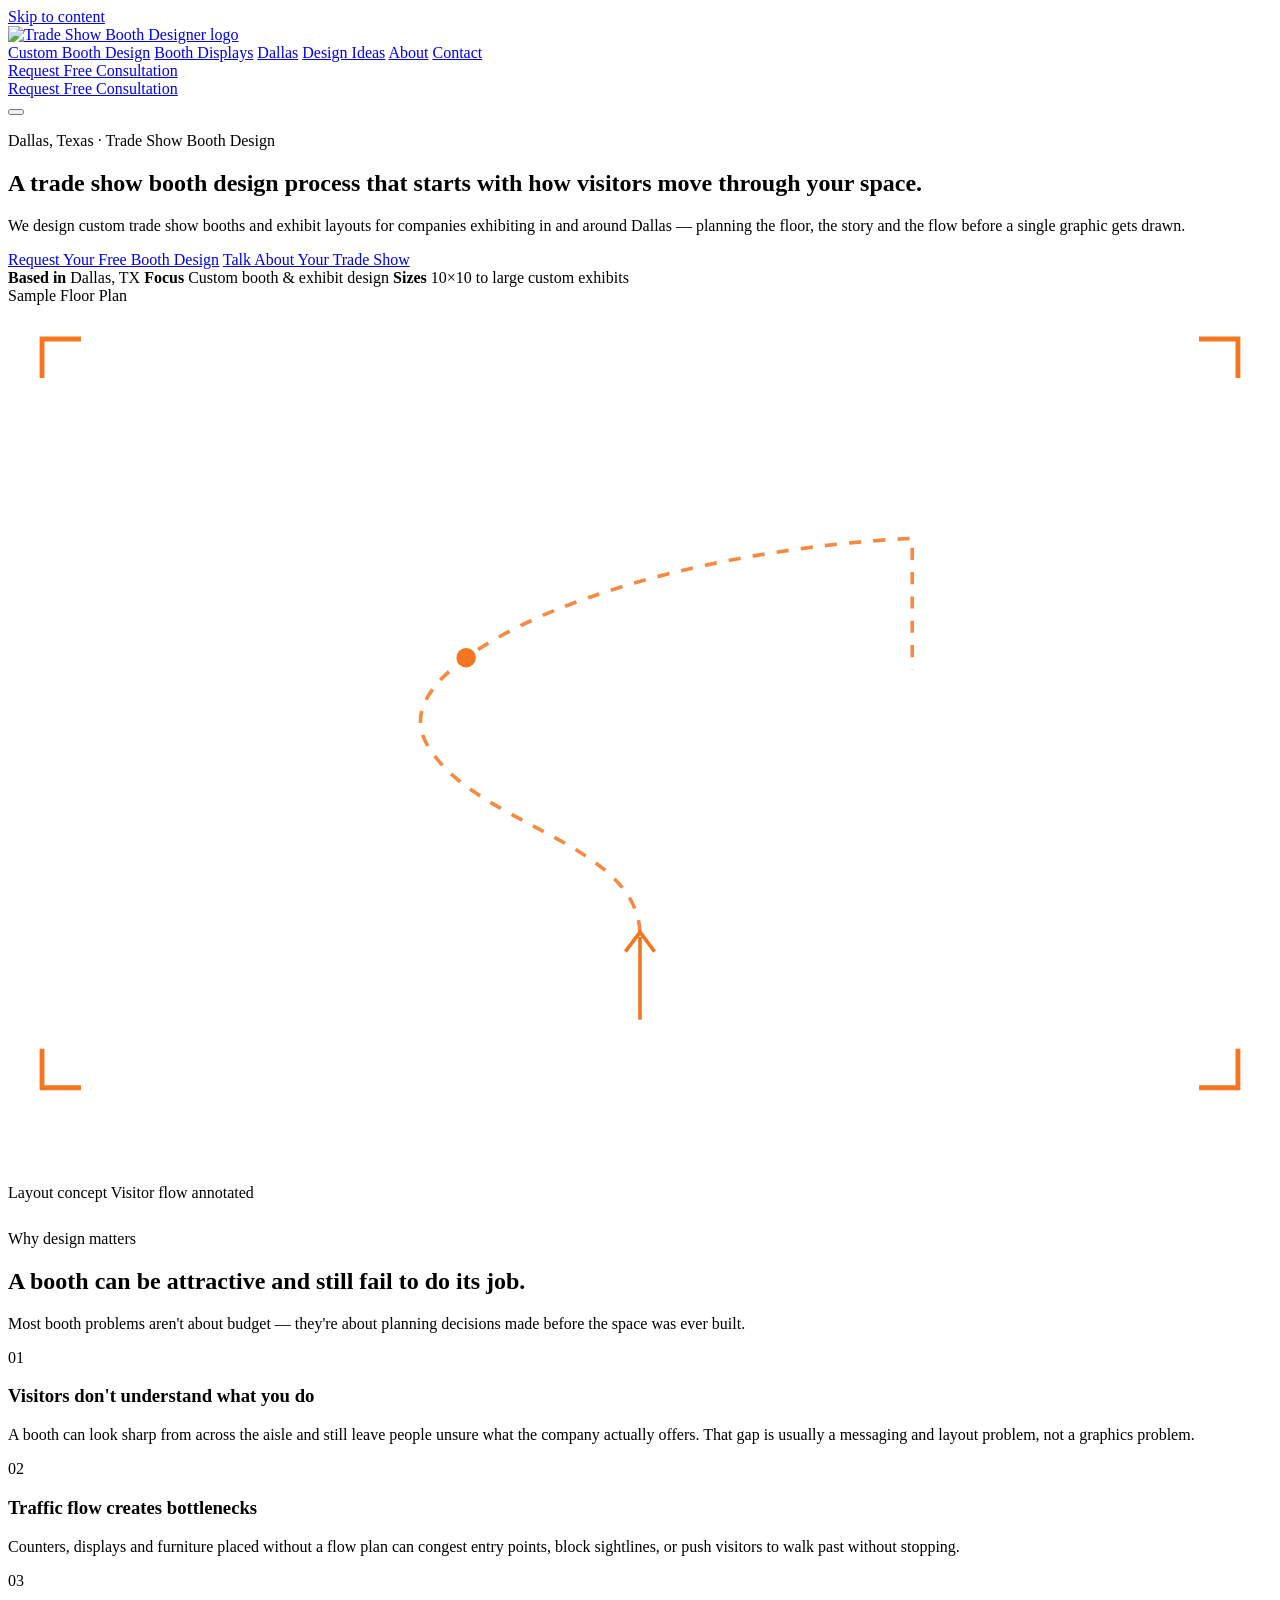
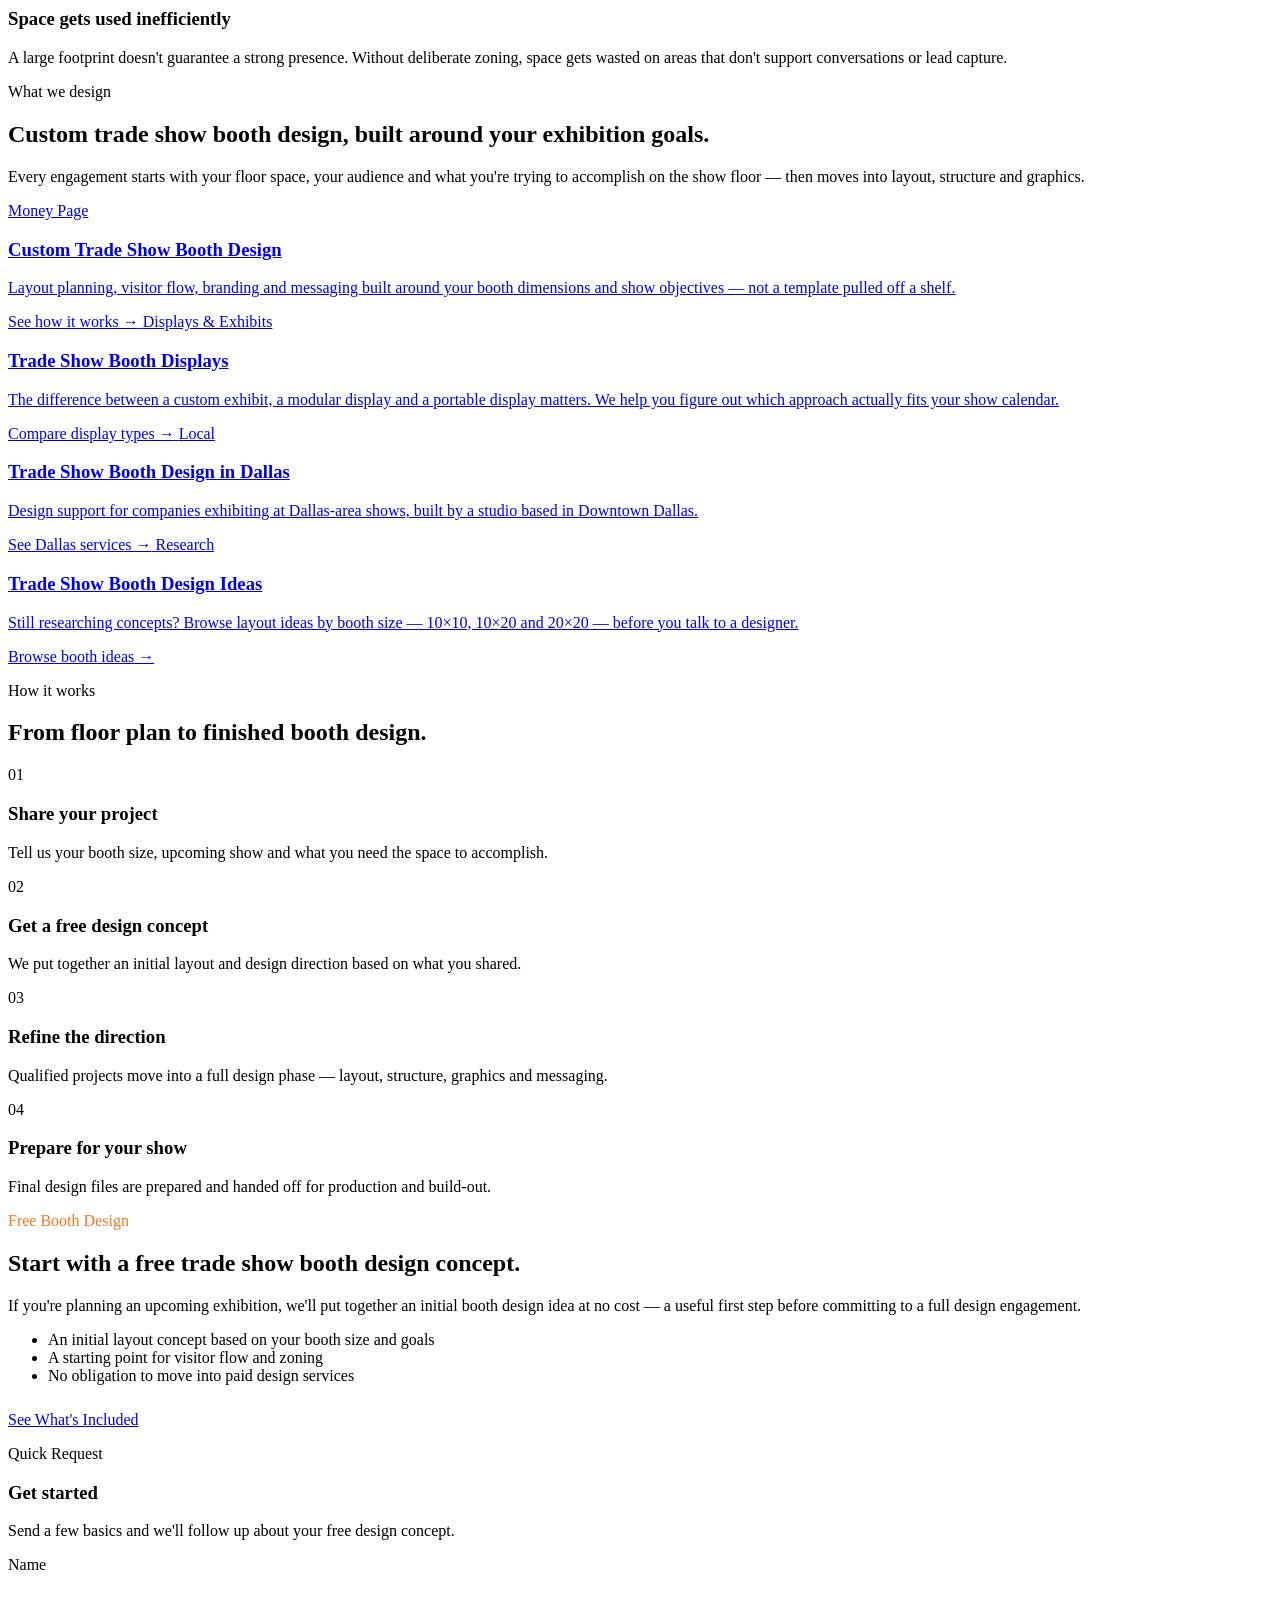
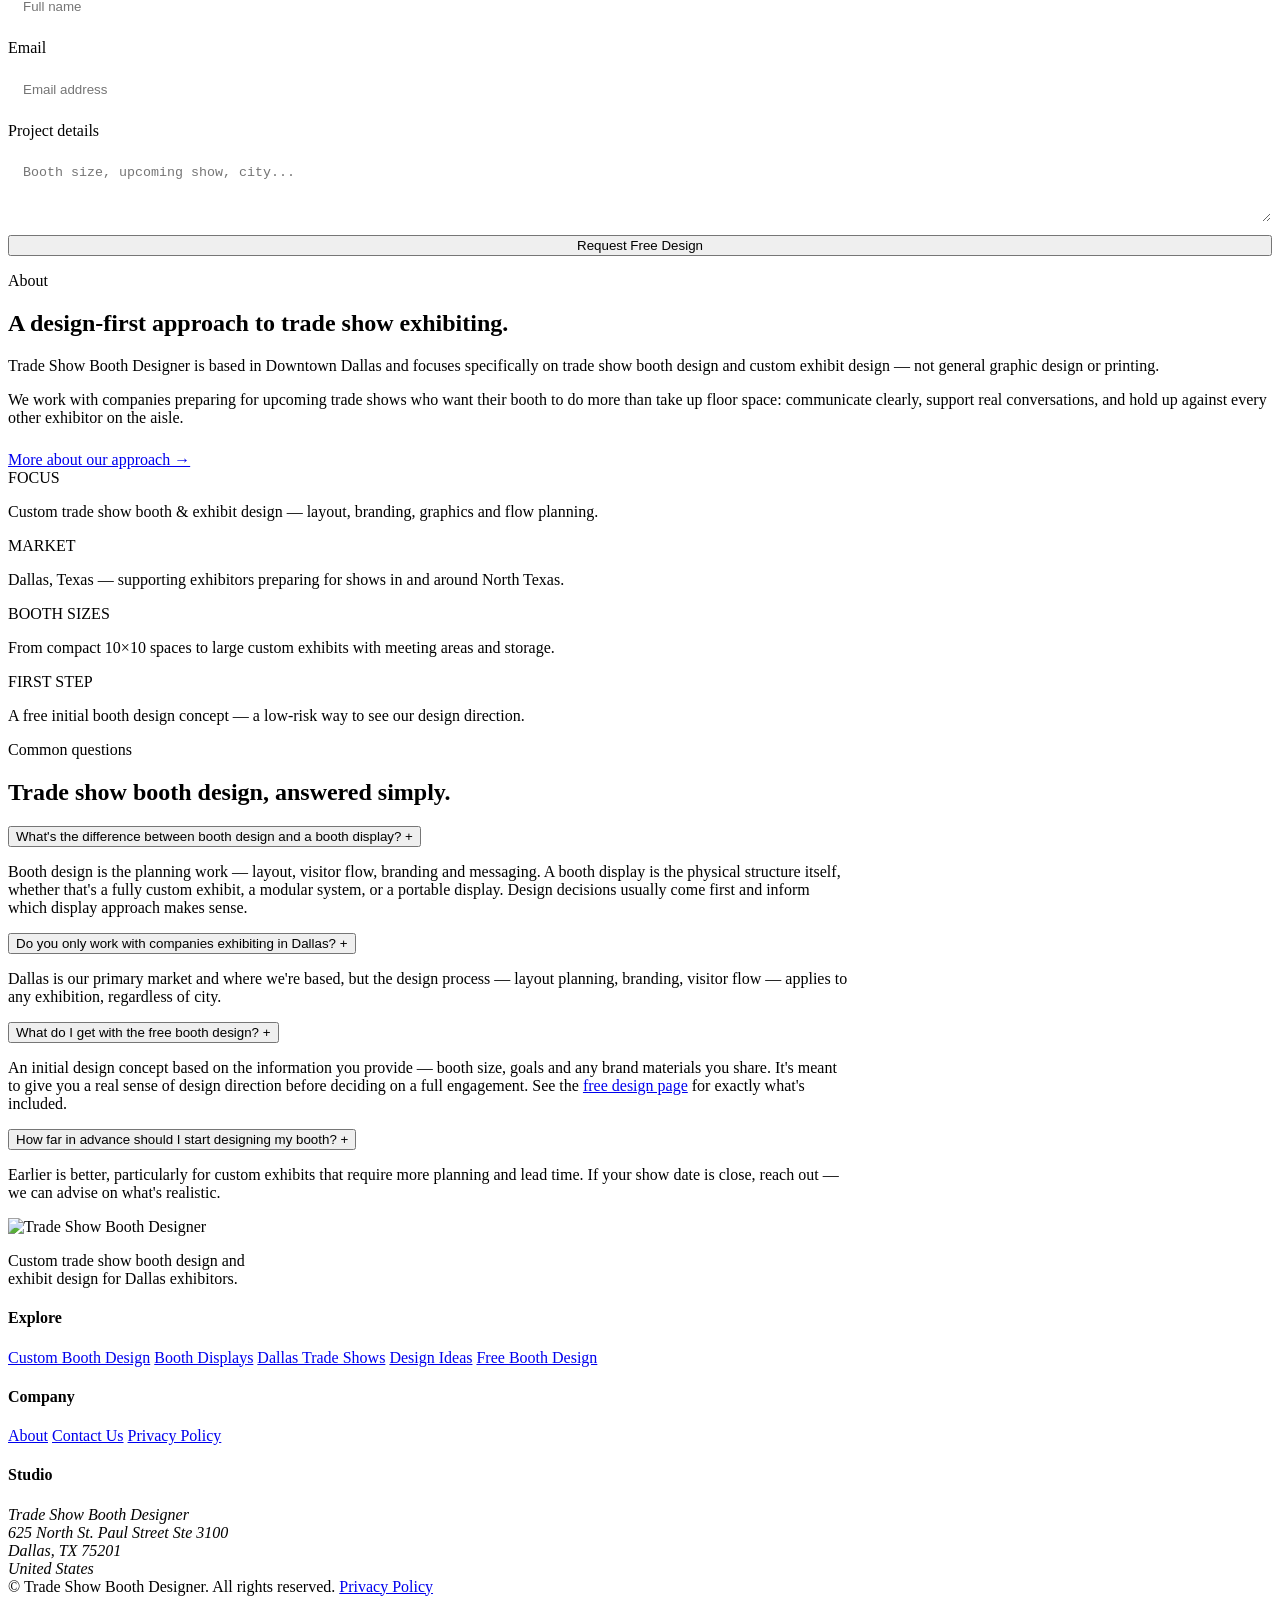
==== index.html @ 0caf04a6 "Add files via upload" ====
<!DOCTYPE html>
<html lang="en">
<head>
<meta charset="UTF-8">
<meta name="viewport" content="width=device-width, initial-scale=1.0">

<!-- Google tag (gtag.js) -->
<script async src="https://www.googletagmanager.com/gtag/js?id=G-KVHQL084YX"></script>
<script>
  window.dataLayer = window.dataLayer || [];
  function gtag(){dataLayer.push(arguments);}
  gtag('js', new Date());
  gtag('config', 'G-KVHQL084YX');
</script>
<title>Trade Show Booth Designer | Custom Booth Design Studio, Dallas TX</title>
<meta name="description" content="Custom trade show booth design and exhibit design from a Dallas, TX studio. Get a free initial booth design concept built around your floor space and goals.">
<link rel="canonical" href="https://tradeshowboothdesigner.com/">

<!-- Open Graph -->
<meta property="og:type" content="website">
<meta property="og:site_name" content="Trade Show Booth Designer">
<meta property="og:title" content="Trade Show Booth Designer | Custom Booth Design Studio, Dallas TX">
<meta property="og:description" content="Custom trade show booth design and exhibit design from a Dallas, TX studio. Get a free initial booth design concept built around your floor space and goals.">
<meta property="og:url" content="https://tradeshowboothdesigner.com/">
<meta property="og:image" content="https://tradeshowboothdesigner.com/assets/images/logo-transparent.png">
<meta name="twitter:card" content="summary_large_image">

<!-- Favicons -->
<link rel="icon" href="assets/images/favicon.ico" sizes="any">
<link rel="icon" type="image/png" sizes="32x32" href="assets/images/favicon-32.png">
<link rel="icon" type="image/png" sizes="192x192" href="assets/images/favicon-192.png">
<link rel="apple-touch-icon" href="assets/images/apple-touch-icon.png">

<!-- Fonts -->
<link rel="preconnect" href="https://fonts.googleapis.com">
<link rel="preconnect" href="https://fonts.gstatic.com" crossorigin>
<link href="https://fonts.googleapis.com/css2?family=Space+Grotesk:wght@500;600;700&family=Inter:wght@400;500;600;700&family=IBM+Plex+Mono:wght@400;500&display=swap" rel="stylesheet">

<link rel="stylesheet" href="assets/css/style.css">

<script type="application/ld+json">
{
  "@context": "https://schema.org",
  "@type": "ProfessionalService",
  "name": "Trade Show Booth Designer",
  "url": "https://tradeshowboothdesigner.com/",
  "logo": "https://tradeshowboothdesigner.com/assets/images/logo-transparent.png",
  "image": "https://tradeshowboothdesigner.com/assets/images/logo-transparent.png",
  "description": "Custom trade show booth design and exhibit design services for exhibitors in Dallas, Texas.",
  "address": {
    "@type": "PostalAddress",
    "streetAddress": "625 North St. Paul Street Ste 3100",
    "addressLocality": "Dallas",
    "addressRegion": "TX",
    "postalCode": "75201",
    "addressCountry": "US"
  },
  "areaServed": {
    "@type": "City",
    "name": "Dallas"
  }
}
</script>
</head>
<body>
<a class="skip-link" href="#main">Skip to content</a>

<!-- ===================== HEADER ===================== -->
<header class="site-header">
  <div class="container nav-wrap">
    <a href="index.html" class="brand" aria-label="Trade Show Booth Designer — home">
      <img src="assets/images/logo-transparent.png" alt="Trade Show Booth Designer logo" width="140" height="auto" style="height:38px;width:auto;">
    </a>

    <nav class="nav-links" id="navLinks" aria-label="Primary">
      <a href="custom-trade-show-booth-design.html">Custom Booth Design</a>
      <a href="trade-show-booth-displays.html">Booth Displays</a>
      <a href="trade-show-booth-design-dallas.html">Dallas</a>
      <a href="trade-show-booth-design-ideas.html">Design Ideas</a>
      <a href="about.html">About</a>
      <a href="contactus.html">Contact</a>
      <div class="nav-cta-mobile">
        <a href="free-trade-show-booth-design.html" class="btn btn-primary btn-block">Request Free Consultation</a>
      </div>
    </nav>

    <div class="nav-cta">
      <a href="free-trade-show-booth-design.html" class="btn btn-primary">Request Free Consultation</a>
    </div>

    <button class="nav-toggle" id="navToggle" aria-label="Toggle menu" aria-expanded="false" aria-controls="navLinks">
      <span></span>
    </button>
  </div>
</header>

<main id="main">

  <!-- ===================== HERO ===================== -->
  <section class="hero">
    <div class="container hero-grid">
      <div>
        <p class="eyebrow">Dallas, Texas · Trade Show Booth Design</p>
        <h1>A trade show booth design process that starts with how visitors move through your space.</h1>
        <p class="lead">We design custom trade show booths and exhibit layouts for companies exhibiting in and around Dallas — planning the floor, the story and the flow before a single graphic gets drawn.</p>
        <div class="hero-ctas">
          <a href="free-trade-show-booth-design.html" class="btn btn-primary">Request Your Free Booth Design</a>
          <a href="contactus.html" class="btn btn-outline">Talk About Your Trade Show</a>
        </div>
        <div class="hero-meta">
          <span><strong>Based in</strong> Dallas, TX</span>
          <span><strong>Focus</strong> Custom booth &amp; exhibit design</span>
          <span><strong>Sizes</strong> 10×10 to large custom exhibits</span>
        </div>
      </div>

      <div class="blueprint-wrap reveal">
        <div class="blueprint-frame">
          <span class="blueprint-tag">Sample Floor Plan</span>
          <svg viewBox="0 0 520 360" xmlns="http://www.w3.org/2000/svg" role="img" aria-label="Illustrative trade show booth floor plan showing product display, meeting area, reception and storage zones with a visitor flow path">
            <!-- corner crop marks -->
            <g stroke="#F47621" stroke-width="2">
              <path d="M14,30 V14 H30" fill="none"/>
              <path d="M490,14 H506 V30" fill="none"/>
              <path d="M506,306 V322 H490" fill="none"/>
              <path d="M30,322 H14 V306" fill="none"/>
            </g>
            <!-- boundary -->
            <rect x="24" y="24" width="472" height="270" rx="3" fill="none" stroke="rgba(255,255,255,.32)" stroke-dasharray="3 4"/>

            <!-- zones -->
            <rect x="44" y="44" width="210" height="130" fill="rgba(255,255,255,.05)" stroke="rgba(255,255,255,.35)"/>
            <text x="54" y="62" font-family="IBM Plex Mono, monospace" font-size="9" letter-spacing="1" fill="rgba(255,255,255,.6)">PRODUCT DISPLAY</text>

            <rect x="276" y="44" width="196" height="68" fill="rgba(255,255,255,.05)" stroke="rgba(255,255,255,.35)"/>
            <text x="286" y="62" font-family="IBM Plex Mono, monospace" font-size="9" letter-spacing="1" fill="rgba(255,255,255,.6)">MEETING AREA</text>

            <rect x="276" y="126" width="196" height="48" fill="rgba(255,255,255,.05)" stroke="rgba(255,255,255,.35)"/>
            <text x="286" y="144" font-family="IBM Plex Mono, monospace" font-size="9" letter-spacing="1" fill="rgba(255,255,255,.6)">RECEPTION</text>

            <rect x="44" y="188" width="96" height="86" fill="rgba(255,255,255,.05)" stroke="rgba(255,255,255,.35)"/>
            <text x="54" y="206" font-family="IBM Plex Mono, monospace" font-size="9" letter-spacing="1" fill="rgba(255,255,255,.6)">STORAGE</text>

            <!-- entry arrow -->
            <line x1="260" y1="294" x2="260" y2="260" stroke="#F47621" stroke-width="1.5"/>
            <path d="M254,266 L260,258 L266,266" fill="none" stroke="#F47621" stroke-width="1.5"/>
            <text x="228" y="308" font-family="IBM Plex Mono, monospace" font-size="9" letter-spacing="1" fill="rgba(255,255,255,.5)">ENTRY / AISLE</text>

            <!-- visitor flow path -->
            <path id="flowPath" d="M260,258 C258,220 190,214 172,180 C158,155 210,130 240,120 C280,106 330,98 372,96 L372,150" fill="none" stroke="#F47621" stroke-width="1.5" stroke-dasharray="5 5" opacity=".85"/>
            <circle r="4" fill="#F47621">
              <animateMotion dur="6s" repeatCount="indefinite">
                <mpath href="#flowPath"/>
              </animateMotion>
            </circle>

            <!-- dimension line -->
            <line x1="44" y1="316" x2="472" y2="316" stroke="rgba(255,255,255,.4)" stroke-width="1"/>
            <line x1="44" y1="311" x2="44" y2="321" stroke="rgba(255,255,255,.4)" stroke-width="1"/>
            <line x1="472" y1="311" x2="472" y2="321" stroke="rgba(255,255,255,.4)" stroke-width="1"/>
            <text x="258" y="340" text-anchor="middle" font-family="IBM Plex Mono, monospace" font-size="9" letter-spacing="1" fill="rgba(255,255,255,.5)">40&#39; × 27&#39; FOOTPRINT — ILLUSTRATIVE</text>
          </svg>
          <div class="blueprint-caption">
            <span>Layout concept</span>
            <span>Visitor flow annotated</span>
          </div>
        </div>
      </div>
    </div>
  </section>

  <!-- ===================== PAIN POINTS ===================== -->
  <section class="section" style="padding-top:12px;">
    <div class="container">
      <div class="section-head reveal">
        <p class="eyebrow">Why design matters</p>
        <h2>A booth can be attractive and still fail to do its job.</h2>
        <p class="lead">Most booth problems aren't about budget — they're about planning decisions made before the space was ever built.</p>
      </div>

      <div class="pain-grid reveal">
        <div class="pain-card">
          <span class="pain-num">01</span>
          <h3>Visitors don't understand what you do</h3>
          <p>A booth can look sharp from across the aisle and still leave people unsure what the company actually offers. That gap is usually a messaging and layout problem, not a graphics problem.</p>
        </div>
        <div class="pain-card">
          <span class="pain-num">02</span>
          <h3>Traffic flow creates bottlenecks</h3>
          <p>Counters, displays and furniture placed without a flow plan can congest entry points, block sightlines, or push visitors to walk past without stopping.</p>
        </div>
        <div class="pain-card">
          <span class="pain-num">03</span>
          <h3>Space gets used inefficiently</h3>
          <p>A large footprint doesn't guarantee a strong presence. Without deliberate zoning, space gets wasted on areas that don't support conversations or lead capture.</p>
        </div>
      </div>
    </div>
  </section>

  <!-- ===================== SERVICES / MONEY PAGES ===================== -->
  <section class="section section-alt">
    <div class="container">
      <div class="section-head reveal">
        <p class="eyebrow">What we design</p>
        <h2>Custom trade show booth design, built around your exhibition goals.</h2>
        <p class="lead">Every engagement starts with your floor space, your audience and what you're trying to accomplish on the show floor — then moves into layout, structure and graphics.</p>
      </div>

      <div class="service-grid reveal">
        <a href="custom-trade-show-booth-design.html" class="service-card">
          <span class="tag">Money Page</span>
          <h3>Custom Trade Show Booth Design</h3>
          <p>Layout planning, visitor flow, branding and messaging built around your booth dimensions and show objectives — not a template pulled off a shelf.</p>
          <span class="card-link">See how it works →</span>
        </a>

        <a href="trade-show-booth-displays.html" class="service-card">
          <span class="tag">Displays &amp; Exhibits</span>
          <h3>Trade Show Booth Displays</h3>
          <p>The difference between a custom exhibit, a modular display and a portable display matters. We help you figure out which approach actually fits your show calendar.</p>
          <span class="card-link">Compare display types →</span>
        </a>

        <a href="trade-show-booth-design-dallas.html" class="service-card">
          <span class="tag">Local</span>
          <h3>Trade Show Booth Design in Dallas</h3>
          <p>Design support for companies exhibiting at Dallas-area shows, built by a studio based in Downtown Dallas.</p>
          <span class="card-link">See Dallas services →</span>
        </a>

        <a href="trade-show-booth-design-ideas.html" class="service-card">
          <span class="tag">Research</span>
          <h3>Trade Show Booth Design Ideas</h3>
          <p>Still researching concepts? Browse layout ideas by booth size — 10×10, 10×20 and 20×20 — before you talk to a designer.</p>
          <span class="card-link">Browse booth ideas →</span>
        </a>
      </div>
    </div>
  </section>

  <!-- ===================== PROCESS ===================== -->
  <section class="section">
    <div class="container">
      <div class="section-head reveal">
        <p class="eyebrow">How it works</p>
        <h2>From floor plan to finished booth design.</h2>
      </div>

      <div class="process-list reveal">
        <div class="process-item">
          <span class="num">01</span>
          <h3>Share your project</h3>
          <p>Tell us your booth size, upcoming show and what you need the space to accomplish.</p>
        </div>
        <div class="process-item">
          <span class="num">02</span>
          <h3>Get a free design concept</h3>
          <p>We put together an initial layout and design direction based on what you shared.</p>
        </div>
        <div class="process-item">
          <span class="num">03</span>
          <h3>Refine the direction</h3>
          <p>Qualified projects move into a full design phase — layout, structure, graphics and messaging.</p>
        </div>
        <div class="process-item">
          <span class="num">04</span>
          <h3>Prepare for your show</h3>
          <p>Final design files are prepared and handed off for production and build-out.</p>
        </div>
      </div>
    </div>
  </section>

  <!-- ===================== FREE DESIGN PROMO ===================== -->
  <section class="section section-alt">
    <div class="container">
      <div class="promo-band reveal">
        <div class="promo-grid">
          <div>
            <p class="eyebrow" style="color:#F47621;">Free Booth Design</p>
            <h2>Start with a free trade show booth design concept.</h2>
            <p>If you're planning an upcoming exhibition, we'll put together an initial booth design idea at no cost — a useful first step before committing to a full design engagement.</p>
            <ul class="promo-list">
              <li>An initial layout concept based on your booth size and goals</li>
              <li>A starting point for visitor flow and zoning</li>
              <li>No obligation to move into paid design services</li>
            </ul>
            <div style="margin-top:26px;">
              <a href="free-trade-show-booth-design.html" class="btn btn-primary">See What's Included</a>
            </div>
          </div>

          <div class="promo-card">
            <p class="eyebrow">Quick Request</p>
            <h3>Get started</h3>
            <p>Send a few basics and we'll follow up about your free design concept.</p>
            <form id="quickLeadForm" data-web3form action="https://api.web3forms.com/submit" method="POST" style="margin-top:16px;display:flex;flex-direction:column;gap:12px;">
              <input type="hidden" name="access_key" value="cb4df540-10f8-446e-8faf-48dbd0aec3d0">
              <input type="hidden" name="subject" value="New Free Booth Design Request — Homepage">
              <input type="checkbox" name="botcheck" style="display:none" tabindex="-1" autocomplete="off">

              <label class="visually-hidden" for="hp-name">Name</label>
              <input id="hp-name" type="text" name="name" placeholder="Full name" required
                style="padding:12px 14px;border-radius:5px;border:1px solid rgba(255,255,255,.2);background:rgba(255,255,255,.06);color:#fff;">

              <label class="visually-hidden" for="hp-email">Email</label>
              <input id="hp-email" type="email" name="email" placeholder="Email address" required
                style="padding:12px 14px;border-radius:5px;border:1px solid rgba(255,255,255,.2);background:rgba(255,255,255,.06);color:#fff;">

              <label class="visually-hidden" for="hp-message">Project details</label>
              <textarea id="hp-message" name="message" placeholder="Booth size, upcoming show, city..." rows="3" required
                style="padding:12px 14px;border-radius:5px;border:1px solid rgba(255,255,255,.2);background:rgba(255,255,255,.06);color:#fff;resize:vertical;"></textarea>

              <button type="submit" class="btn btn-primary btn-block">Request Free Design</button>
            </form>
          </div>
        </div>
      </div>
    </div>
  </section>

  <!-- ===================== ABOUT / FACTS ===================== -->
  <section class="section">
    <div class="container">
      <div class="about-grid reveal">
        <div>
          <p class="eyebrow">About</p>
          <h2>A design-first approach to trade show exhibiting.</h2>
          <p class="lead">Trade Show Booth Designer is based in Downtown Dallas and focuses specifically on trade show booth design and custom exhibit design — not general graphic design or printing.</p>
          <p>We work with companies preparing for upcoming trade shows who want their booth to do more than take up floor space: communicate clearly, support real conversations, and hold up against every other exhibitor on the aisle.</p>
          <a href="about.html" class="btn-ghost" style="margin-top:8px;display:inline-block;">More about our approach →</a>
        </div>

        <div>
          <div class="fact-list">
            <div class="fact-item">
              <span class="fact-num">FOCUS</span>
              <p>Custom trade show booth &amp; exhibit design — layout, branding, graphics and flow planning.</p>
            </div>
            <div class="fact-item">
              <span class="fact-num">MARKET</span>
              <p>Dallas, Texas — supporting exhibitors preparing for shows in and around North Texas.</p>
            </div>
            <div class="fact-item">
              <span class="fact-num">BOOTH SIZES</span>
              <p>From compact 10×10 spaces to large custom exhibits with meeting areas and storage.</p>
            </div>
            <div class="fact-item">
              <span class="fact-num">FIRST STEP</span>
              <p>A free initial booth design concept — a low-risk way to see our design direction.</p>
            </div>
          </div>
        </div>
      </div>
    </div>
  </section>

  <!-- ===================== FAQ ===================== -->
  <section class="section section-alt">
    <div class="container" style="max-width:840px;">
      <div class="section-head reveal">
        <p class="eyebrow">Common questions</p>
        <h2>Trade show booth design, answered simply.</h2>
      </div>

      <div class="reveal">
        <div class="faq-item">
          <button class="faq-q" aria-expanded="false">
            What's the difference between booth design and a booth display?
            <span class="plus">+</span>
          </button>
          <div class="faq-a"><p>Booth design is the planning work — layout, visitor flow, branding and messaging. A booth display is the physical structure itself, whether that's a fully custom exhibit, a modular system, or a portable display. Design decisions usually come first and inform which display approach makes sense.</p></div>
        </div>
        <div class="faq-item">
          <button class="faq-q" aria-expanded="false">
            Do you only work with companies exhibiting in Dallas?
            <span class="plus">+</span>
          </button>
          <div class="faq-a"><p>Dallas is our primary market and where we're based, but the design process — layout planning, branding, visitor flow — applies to any exhibition, regardless of city.</p></div>
        </div>
        <div class="faq-item">
          <button class="faq-q" aria-expanded="false">
            What do I get with the free booth design?
            <span class="plus">+</span>
          </button>
          <div class="faq-a"><p>An initial design concept based on the information you provide — booth size, goals and any brand materials you share. It's meant to give you a real sense of design direction before deciding on a full engagement. See the <a href="free-trade-show-booth-design.html" style="text-decoration:underline;">free design page</a> for exactly what's included.</p></div>
        </div>
        <div class="faq-item">
          <button class="faq-q" aria-expanded="false">
            How far in advance should I start designing my booth?
            <span class="plus">+</span>
          </button>
          <div class="faq-a"><p>Earlier is better, particularly for custom exhibits that require more planning and lead time. If your show date is close, reach out — we can advise on what's realistic.</p></div>
        </div>
      </div>
    </div>
  </section>

</main>

<!-- ===================== FOOTER ===================== -->
<footer class="site-footer">
  <div class="container">
    <div class="footer-grid">
      <div>
        <div class="footer-brand">
          <img src="assets/images/logo-white.png" alt="Trade Show Booth Designer" style="height:32px;width:auto;">
        </div>
        <p style="max-width:32ch;">Custom trade show booth design and exhibit design for Dallas exhibitors.</p>
      </div>

      <div>
        <h4>Explore</h4>
        <div class="footer-links">
          <a href="custom-trade-show-booth-design.html">Custom Booth Design</a>
          <a href="trade-show-booth-displays.html">Booth Displays</a>
          <a href="trade-show-booth-design-dallas.html">Dallas Trade Shows</a>
          <a href="trade-show-booth-design-ideas.html">Design Ideas</a>
          <a href="free-trade-show-booth-design.html">Free Booth Design</a>
        </div>
      </div>

      <div>
        <h4>Company</h4>
        <div class="footer-links">
          <a href="about.html">About</a>
          <a href="contactus.html">Contact Us</a>
          <a href="privacy-policy.html">Privacy Policy</a>
        </div>
      </div>

      <div>
        <h4>Studio</h4>
        <address class="footer-address">
          Trade Show Booth Designer<br>
          625 North St. Paul Street Ste 3100<br>
          Dallas, TX 75201<br>
          United States
        </address>
      </div>
    </div>

    <div class="footer-bottom">
      <span>&copy; <span id="year"></span> Trade Show Booth Designer. All rights reserved.</span>
      <span><a href="privacy-policy.html">Privacy Policy</a></span>
    </div>
  </div>
</footer>

<script src="assets/js/main.js"></script>
</body>
</html>
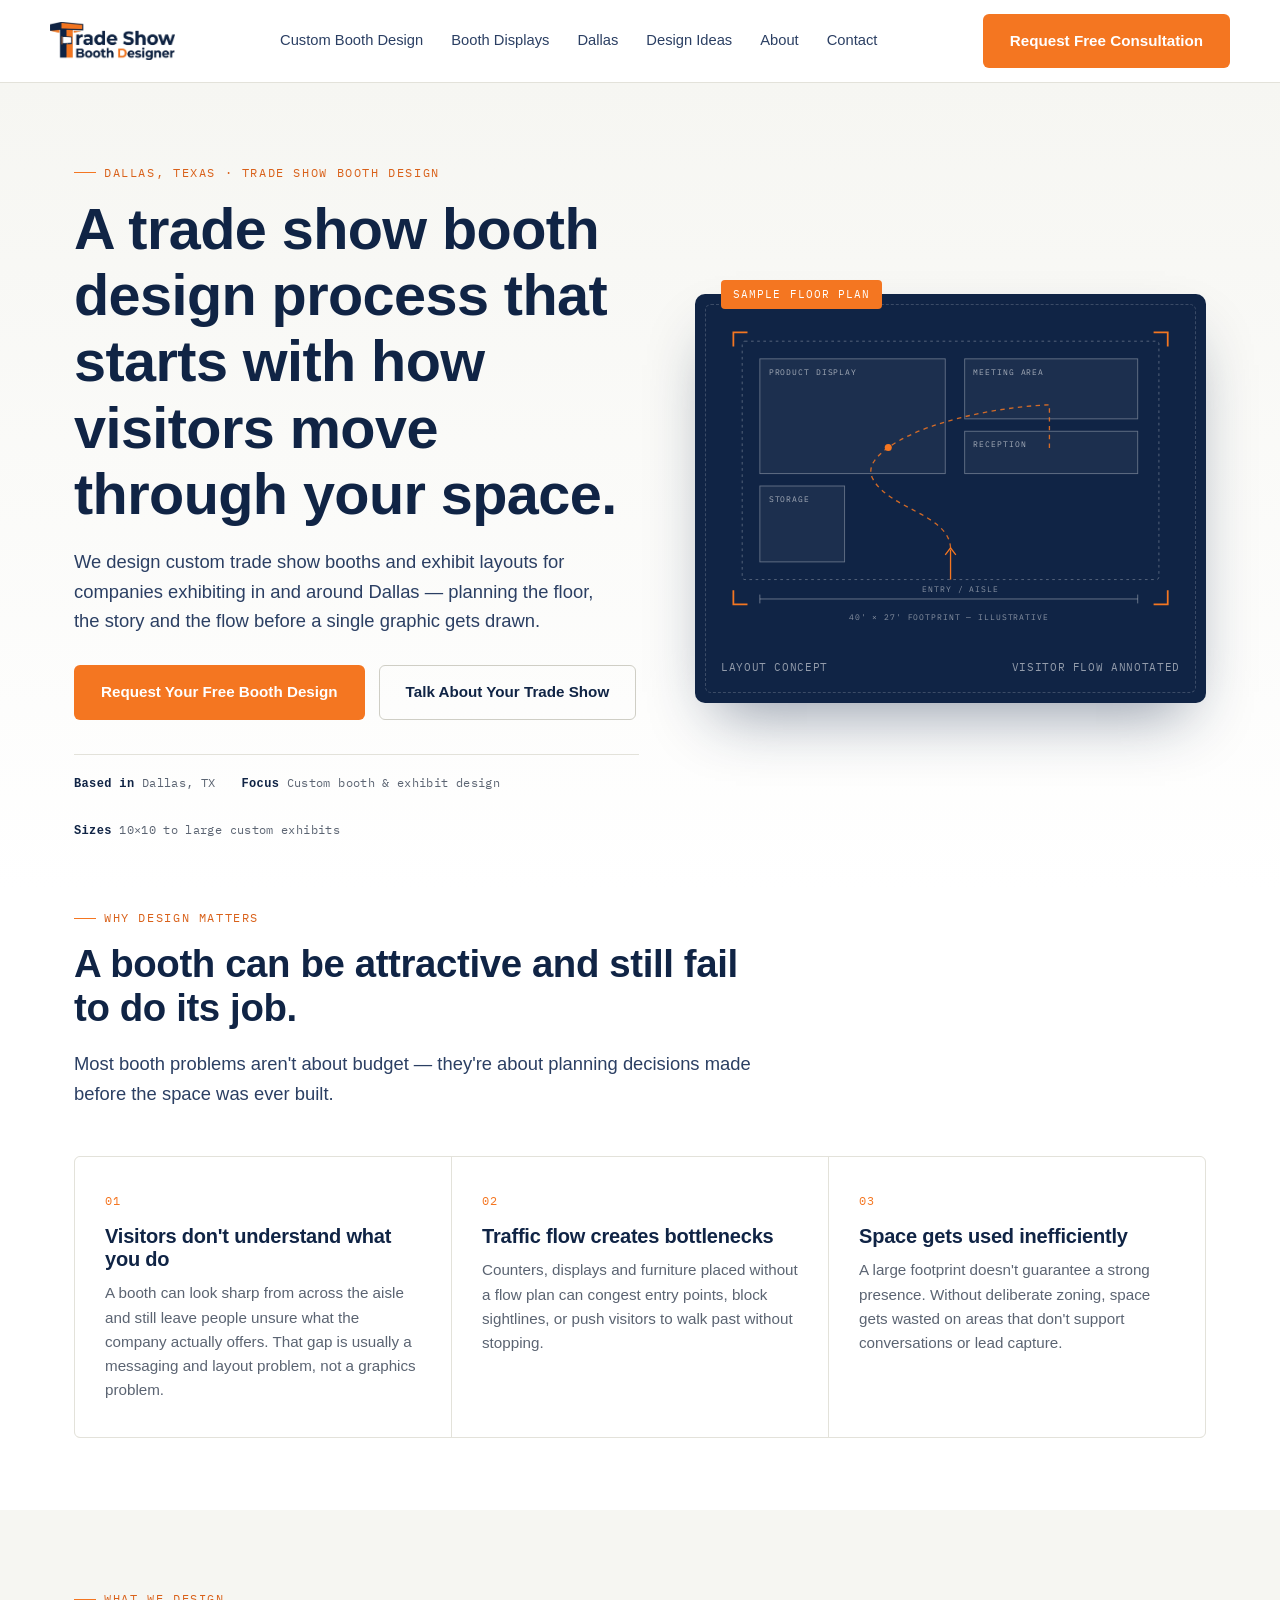
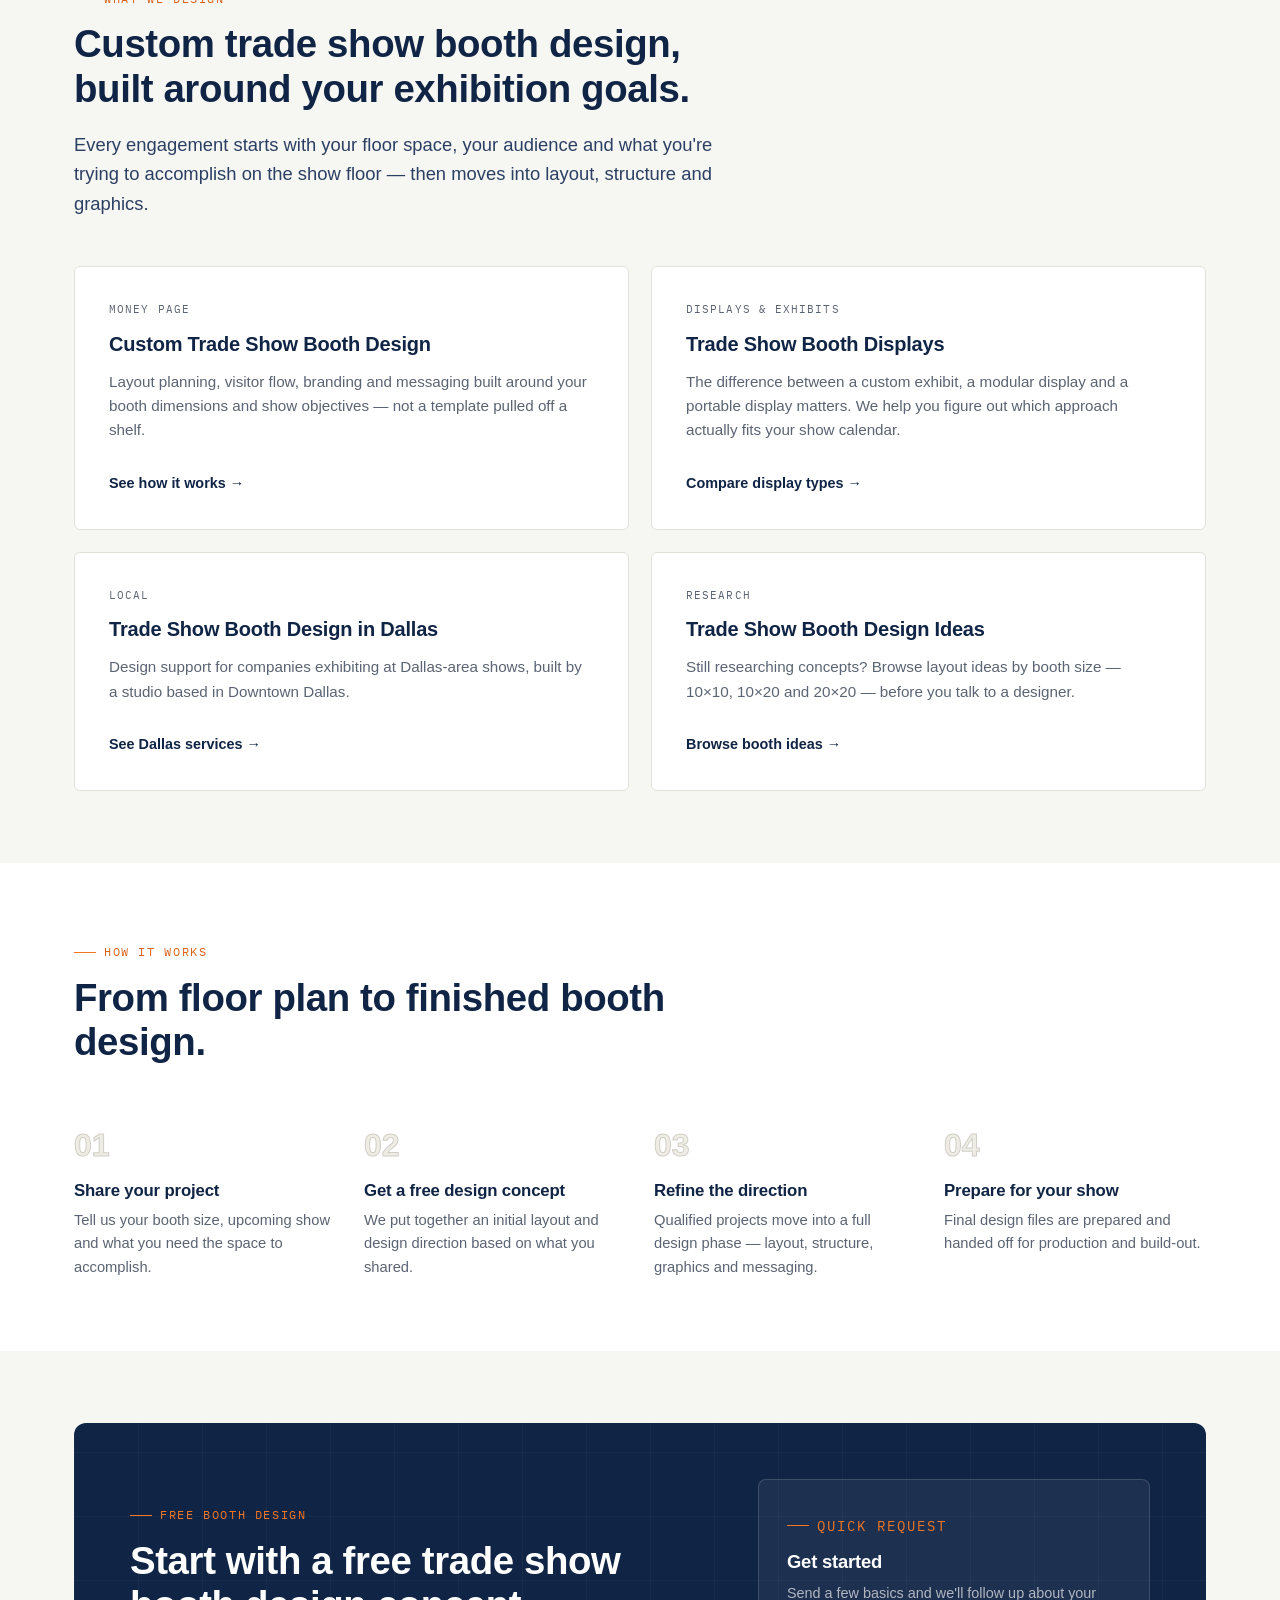
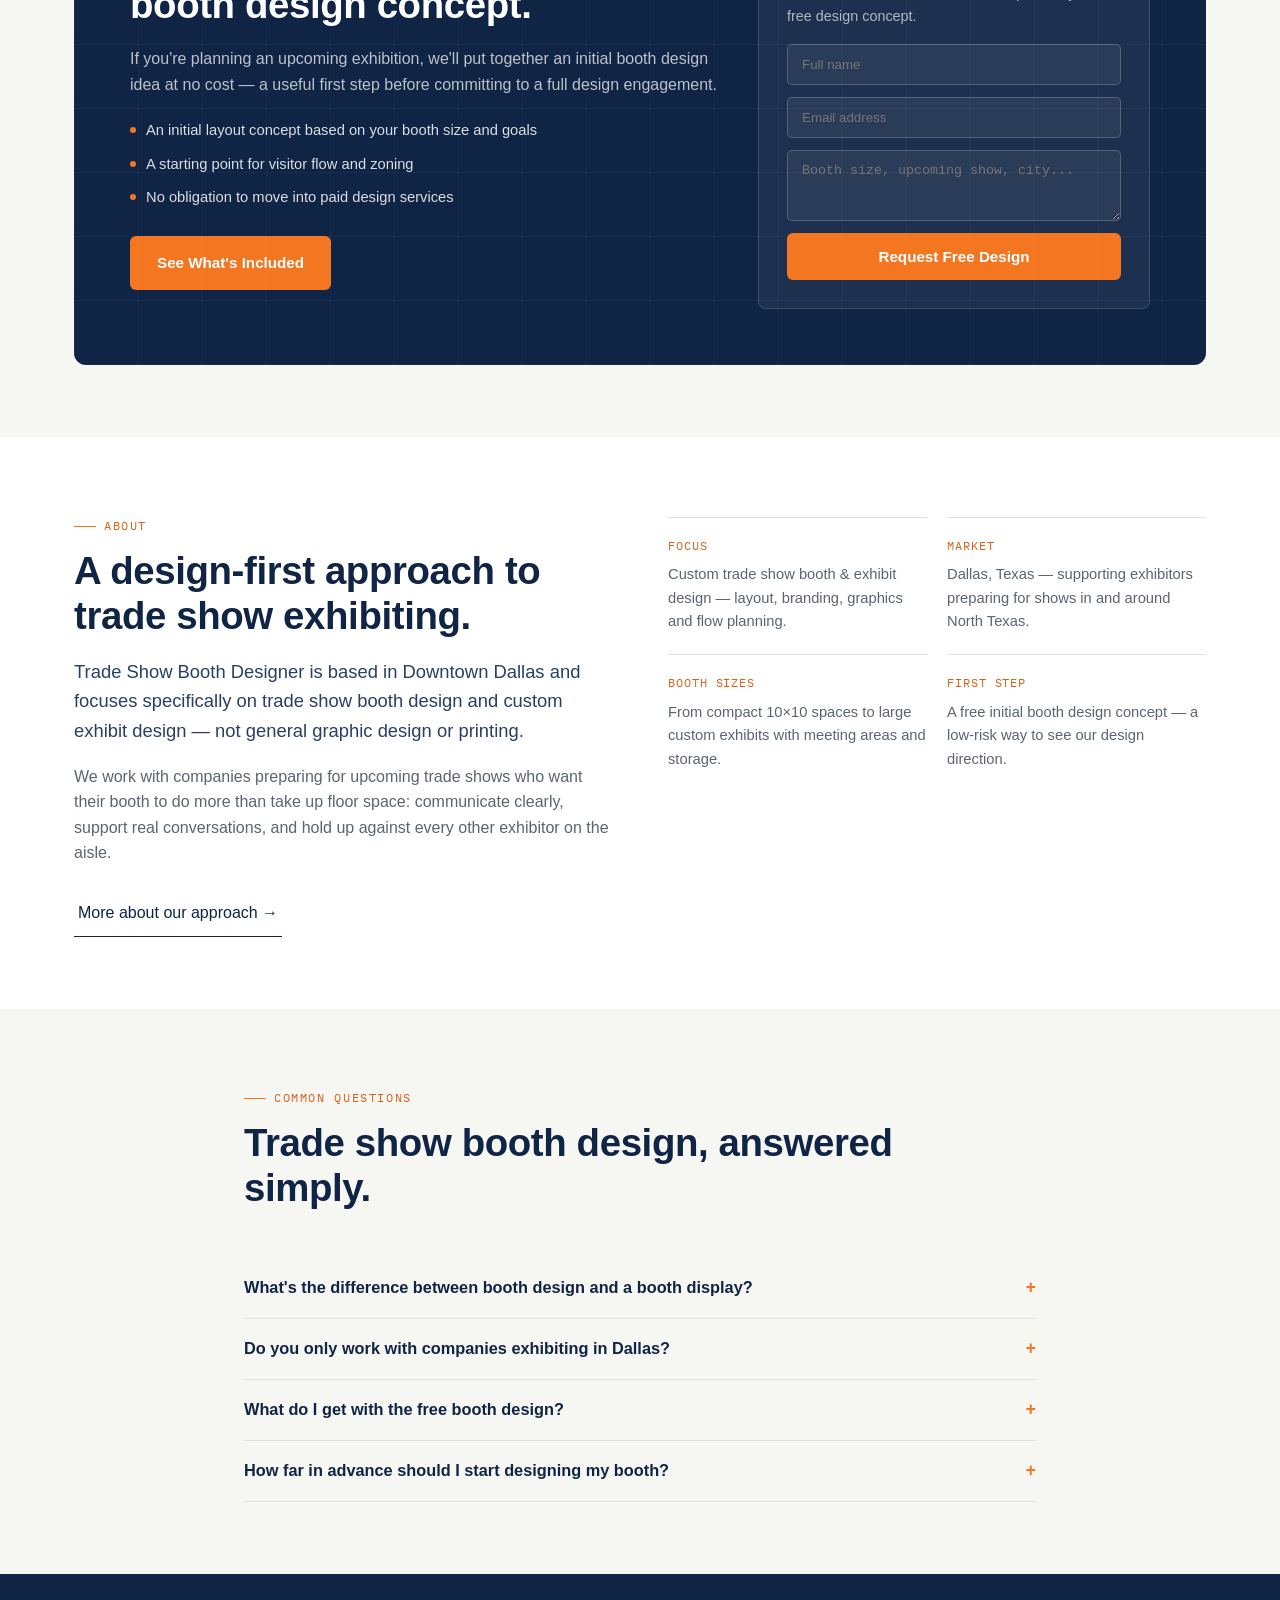
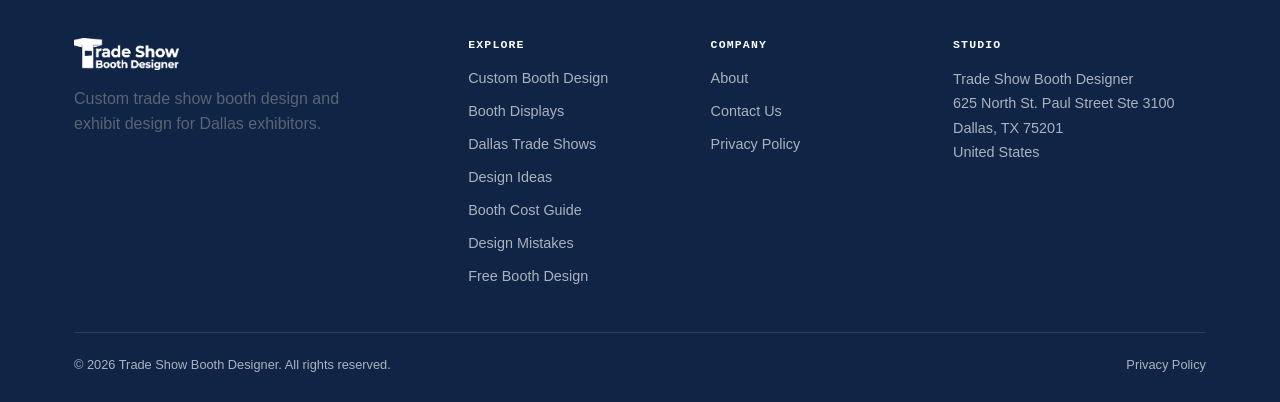
==== commit d854c84f: "Add files via upload" ====
--- a/index.html
+++ b/index.html
@@ -417,6 +417,8 @@
           <a href="trade-show-booth-displays.html">Booth Displays</a>
           <a href="trade-show-booth-design-dallas.html">Dallas Trade Shows</a>
           <a href="trade-show-booth-design-ideas.html">Design Ideas</a>
+          <a href="trade-show-booth-cost.html">Booth Cost Guide</a>
+          <a href="trade-show-booth-design-mistakes.html">Design Mistakes</a>
           <a href="free-trade-show-booth-design.html">Free Booth Design</a>
         </div>
       </div>
--- a/assets/css/style.css
+++ b/assets/css/style.css
@@ -0,0 +1,542 @@
+/* ===========================================================
+   Trade Show Booth Designer — Core Stylesheet
+   Design tokens
+   =========================================================== */
+:root{
+  --navy:        #102445;
+  --navy-2:      #16305e;
+  --navy-soft:   #2b3f63;
+  --orange:      #F47621;
+  --orange-dark: #d9611a;
+  --paper:       #ffffff;
+  --panel:       #f6f6f2;
+  --panel-2:     #eeece4;
+  --ink:         #1b2431;
+  --muted:       #5b6472;
+  --line:        #e3e2da;
+  --line-strong: #cfceC5;
+
+  --font-display: 'Space Grotesk', 'Arial Narrow', sans-serif;
+  --font-body: 'Inter', -apple-system, BlinkMacSystemFont, 'Segoe UI', sans-serif;
+  --font-mono: 'IBM Plex Mono', 'Courier New', monospace;
+
+  --container: 1180px;
+  --radius: 6px;
+}
+
+*{box-sizing:border-box;}
+html{scroll-behavior:smooth;}
+@media (prefers-reduced-motion: reduce){
+  html{scroll-behavior:auto;}
+  *,*::before,*::after{animation-duration:.001ms !important;animation-iteration-count:1 !important;transition-duration:.001ms !important;scroll-behavior:auto !important;}
+}
+
+body{
+  margin:0;
+  font-family:var(--font-body);
+  color:var(--ink);
+  background:var(--paper);
+  line-height:1.6;
+  -webkit-font-smoothing:antialiased;
+}
+
+img{max-width:100%;display:block;}
+a{color:inherit;text-decoration:none;}
+ul{margin:0;padding:0;list-style:none;}
+button{font-family:inherit;}
+
+.container{
+  width:100%;
+  max-width:var(--container);
+  margin:0 auto;
+  padding:0 24px;
+}
+
+h1,h2,h3,h4{
+  font-family:var(--font-display);
+  color:var(--navy);
+  line-height:1.15;
+  margin:0 0 .5em;
+  letter-spacing:-0.01em;
+}
+h1{font-size:clamp(2.2rem,4.6vw,3.6rem); font-weight:700;}
+h2{font-size:clamp(1.7rem,3vw,2.4rem); font-weight:700;}
+h3{font-size:1.25rem; font-weight:600;}
+p{margin:0 0 1em; color:var(--muted);}
+p:last-child{margin-bottom:0;}
+
+.lead{font-size:1.15rem; color:var(--navy-soft);}
+
+/* Eyebrow / blueprint-style label */
+.eyebrow{
+  display:inline-flex;
+  align-items:center;
+  gap:8px;
+  font-family:var(--font-mono);
+  font-size:.72rem;
+  letter-spacing:.14em;
+  text-transform:uppercase;
+  color:var(--orange-dark);
+  margin-bottom:14px;
+}
+.eyebrow::before{
+  content:"";
+  width:22px;
+  height:1px;
+  background:var(--orange);
+  display:inline-block;
+}
+
+/* ===== Buttons ===== */
+.btn{
+  display:inline-flex;
+  align-items:center;
+  justify-content:center;
+  gap:8px;
+  font-family:var(--font-body);
+  font-weight:600;
+  font-size:.95rem;
+  padding:14px 26px;
+  border-radius:var(--radius);
+  border:1px solid transparent;
+  cursor:pointer;
+  transition:transform .15s ease, background .2s ease, color .2s ease, border-color .2s ease;
+  white-space:nowrap;
+}
+.btn:active{transform:translateY(1px);}
+.btn-primary{
+  background:var(--orange);
+  color:#fff;
+}
+.btn-primary:hover{background:var(--orange-dark); color:#fff;}
+.btn-outline{
+  background:transparent;
+  border-color:rgba(255,255,255,.35);
+  color:var(--navy);
+  border-color:var(--line-strong);
+}
+.btn-outline:hover{border-color:var(--navy); background:var(--navy); color:#fff;}
+.btn-ghost{
+  background:transparent;
+  color:var(--navy);
+  padding:10px 4px;
+  border-bottom:1px solid var(--navy);
+  border-radius:0;
+}
+.btn-ghost:hover{color:var(--orange-dark); border-color:var(--orange-dark);}
+.btn-block{width:100%;}
+
+/* ===== Header ===== */
+.site-header{
+  position:sticky;
+  top:0;
+  z-index:1000;
+  background:rgba(255,255,255,.92);
+  backdrop-filter:saturate(180%) blur(10px);
+  border-bottom:1px solid var(--line);
+}
+.nav-wrap{
+  display:flex;
+  align-items:center;
+  justify-content:space-between;
+  padding:14px 0;
+}
+.brand{display:flex; align-items:center; gap:10px;}
+.brand img{height:38px; width:auto;}
+.brand-text{font-family:var(--font-display); font-weight:700; font-size:1.02rem; color:var(--navy); line-height:1.1;}
+.brand-text span{display:block; font-family:var(--font-mono); font-weight:400; font-size:.62rem; letter-spacing:.12em; color:var(--muted); text-transform:uppercase; margin-top:2px;}
+
+.nav-links{
+  display:flex;
+  align-items:center;
+  gap:28px;
+}
+.nav-links a{
+  font-size:.92rem;
+  font-weight:500;
+  color:var(--navy-soft);
+  position:relative;
+  padding:6px 0;
+}
+.nav-links a:hover{color:var(--orange-dark);}
+.nav-cta{display:flex; align-items:center; gap:14px;}
+.nav-cta-mobile{display:none;}
+
+.nav-toggle{
+  display:none;
+  background:none;
+  border:1px solid var(--line-strong);
+  border-radius:5px;
+  width:42px;
+  height:38px;
+  align-items:center;
+  justify-content:center;
+  cursor:pointer;
+}
+.nav-toggle span, .nav-toggle span::before, .nav-toggle span::after{
+  content:"";
+  display:block;
+  width:18px;
+  height:2px;
+  background:var(--navy);
+  position:relative;
+  transition:.2s;
+}
+.nav-toggle span::before{position:absolute; top:-6px;}
+.nav-toggle span::after{position:absolute; top:6px;}
+
+@media (max-width: 991px){
+  .nav-links{
+    position:fixed;
+    inset:64px 0 0 0;
+    background:#fff;
+    flex-direction:column;
+    align-items:flex-start;
+    padding:28px 24px;
+    gap:20px;
+    transform:translateY(-8px);
+    opacity:0;
+    pointer-events:none;
+    transition:.2s ease;
+    overflow-y:auto;
+  }
+  .nav-links.open{opacity:1; transform:translateY(0); pointer-events:auto;}
+  .nav-links a{font-size:1.05rem;}
+  .nav-cta{display:none;}
+  .nav-links .nav-cta-mobile{display:flex; margin-top:10px;}
+  .nav-toggle{display:flex;}
+}
+
+/* ===== Hero ===== */
+.hero{
+  position:relative;
+  padding:72px 0 48px;
+  overflow:hidden;
+  background:
+    linear-gradient(180deg, var(--panel) 0%, #ffffff 100%);
+}
+.hero-grid{
+  display:grid;
+  grid-template-columns:1.05fr .95fr;
+  gap:56px;
+  align-items:center;
+}
+@media (max-width: 991px){
+  .hero-grid{grid-template-columns:1fr; gap:40px;}
+}
+.hero h1{margin-bottom:20px;}
+.hero .lead{max-width:52ch; margin-bottom:30px;}
+.hero-ctas{display:flex; flex-wrap:wrap; gap:14px; margin-bottom:34px;}
+.hero-meta{
+  display:flex;
+  flex-wrap:wrap;
+  gap:26px;
+  font-family:var(--font-mono);
+  font-size:.75rem;
+  color:var(--muted);
+  letter-spacing:.03em;
+  border-top:1px solid var(--line);
+  padding-top:18px;
+}
+.hero-meta strong{color:var(--navy); font-weight:600;}
+
+.blueprint-wrap{
+  position:relative;
+}
+.blueprint-frame{
+  position:relative;
+  background:var(--navy);
+  border-radius:10px;
+  padding:26px;
+  box-shadow: 0 30px 60px -20px rgba(16,36,69,.45);
+}
+.blueprint-frame::before{
+  content:"";
+  position:absolute; inset:10px;
+  border:1px dashed rgba(255,255,255,.18);
+  border-radius:6px;
+  pointer-events:none;
+}
+.blueprint-tag{
+  position:absolute;
+  top:-14px; left:26px;
+  background:var(--orange);
+  color:#fff;
+  font-family:var(--font-mono);
+  font-size:.68rem;
+  letter-spacing:.1em;
+  text-transform:uppercase;
+  padding:6px 12px;
+  border-radius:4px;
+}
+.blueprint-caption{
+  display:flex;
+  justify-content:space-between;
+  font-family:var(--font-mono);
+  font-size:.68rem;
+  color:rgba(255,255,255,.55);
+  letter-spacing:.06em;
+  margin-top:14px;
+  text-transform:uppercase;
+}
+
+/* ===== Sections ===== */
+.section{padding:72px 0;}
+.section-alt{background:var(--panel);}
+.section-head{max-width:680px; margin-bottom:48px;}
+.section-head.center{margin-left:auto; margin-right:auto; text-align:center;}
+
+/* ===== Pain point cards ===== */
+.pain-grid{
+  display:grid;
+  grid-template-columns:repeat(3,1fr);
+  gap:1px;
+  background:var(--line);
+  border:1px solid var(--line);
+  border-radius:var(--radius);
+  overflow:hidden;
+}
+@media (max-width: 860px){.pain-grid{grid-template-columns:1fr;}}
+.pain-card{
+  background:#fff;
+  padding:34px 30px;
+}
+.pain-num{
+  font-family:var(--font-mono);
+  color:var(--orange);
+  font-size:.78rem;
+  letter-spacing:.1em;
+  margin-bottom:14px;
+  display:block;
+}
+.pain-card h3{margin-bottom:10px;}
+.pain-card p{font-size:.95rem;}
+
+/* ===== Service cards (money page links) ===== */
+.service-grid{
+  display:grid;
+  grid-template-columns:repeat(2,1fr);
+  gap:22px;
+}
+@media (max-width: 860px){.service-grid{grid-template-columns:1fr;}}
+.service-card{
+  border:1px solid var(--line);
+  border-radius:var(--radius);
+  padding:34px;
+  background:#fff;
+  transition:border-color .2s ease, transform .2s ease, box-shadow .2s ease;
+  display:flex;
+  flex-direction:column;
+  gap:14px;
+}
+.service-card:hover{
+  border-color:var(--orange);
+  transform:translateY(-3px);
+  box-shadow:0 20px 40px -24px rgba(16,36,69,.28);
+}
+.service-card .tag{
+  font-family:var(--font-mono);
+  font-size:.68rem;
+  letter-spacing:.1em;
+  text-transform:uppercase;
+  color:var(--muted);
+}
+.service-card h3{margin-bottom:0;}
+.service-card p{font-size:.95rem; flex-grow:1;}
+.service-card .card-link{
+  font-weight:600;
+  font-size:.9rem;
+  color:var(--navy);
+  display:inline-flex;
+  align-items:center;
+  gap:6px;
+}
+.service-card:hover .card-link{color:var(--orange-dark);}
+
+/* ===== Process ===== */
+.process-list{
+  display:grid;
+  grid-template-columns:repeat(4,1fr);
+  gap:28px;
+}
+@media (max-width: 860px){.process-list{grid-template-columns:1fr 1fr;}}
+@media (max-width: 560px){.process-list{grid-template-columns:1fr;}}
+.process-item{position:relative; padding-top:8px;}
+.process-item .num{
+  font-family:var(--font-display);
+  font-size:2rem;
+  font-weight:700;
+  color:var(--panel-2);
+  -webkit-text-stroke:1px var(--line-strong);
+  display:block;
+  margin-bottom:10px;
+}
+.process-item h3{font-size:1.05rem; margin-bottom:8px;}
+.process-item p{font-size:.92rem;}
+
+/* ===== Free design band ===== */
+.promo-band{
+  background:var(--navy);
+  border-radius:12px;
+  padding:56px;
+  position:relative;
+  overflow:hidden;
+  color:#fff;
+}
+.promo-band::after{
+  content:"";
+  position:absolute; inset:0;
+  background:
+    repeating-linear-gradient(90deg, rgba(255,255,255,.035) 0 1px, transparent 1px 64px),
+    repeating-linear-gradient(0deg, rgba(255,255,255,.035) 0 1px, transparent 1px 64px);
+  pointer-events:none;
+}
+.promo-grid{
+  position:relative;
+  display:grid;
+  grid-template-columns:1.2fr .8fr;
+  gap:40px;
+  align-items:center;
+}
+@media (max-width:860px){.promo-grid{grid-template-columns:1fr;}}
+.promo-band h2{color:#fff;}
+.promo-band p{color:rgba(255,255,255,.72);}
+.promo-list{display:flex; flex-direction:column; gap:10px; margin:22px 0 0;}
+.promo-list li{
+  display:flex; gap:10px; align-items:flex-start;
+  font-size:.92rem;
+  color:rgba(255,255,255,.85);
+}
+.promo-list li::before{
+  content:"";
+  width:6px;height:6px;
+  background:var(--orange);
+  border-radius:50%;
+  margin-top:8px;
+  flex-shrink:0;
+}
+.promo-card{
+  background:rgba(255,255,255,.06);
+  border:1px solid rgba(255,255,255,.14);
+  border-radius:8px;
+  padding:28px;
+}
+.promo-card .eyebrow{color:var(--orange);}
+.promo-card h3{color:#fff; font-size:1.15rem;}
+.promo-card p{color:rgba(255,255,255,.65); font-size:.9rem;}
+
+/* ===== About strip ===== */
+.about-grid{
+  display:grid;
+  grid-template-columns:1fr 1fr;
+  gap:56px;
+  align-items:start;
+}
+@media (max-width: 860px){.about-grid{grid-template-columns:1fr;}}
+.fact-list{
+  display:grid;
+  grid-template-columns:1fr 1fr;
+  gap:20px;
+  margin-top:8px;
+}
+.fact-item{border-top:1px solid var(--line); padding-top:14px;}
+.fact-item .fact-num{font-family:var(--font-mono); color:var(--orange-dark); font-size:.72rem; letter-spacing:.08em;}
+.fact-item p{font-size:.92rem; margin-top:6px;}
+
+/* ===== FAQ ===== */
+.faq-item{
+  border-bottom:1px solid var(--line);
+}
+.faq-q{
+  width:100%;
+  text-align:left;
+  background:none;
+  border:none;
+  padding:20px 0;
+  display:flex;
+  justify-content:space-between;
+  align-items:center;
+  gap:20px;
+  font-family:var(--font-display);
+  font-weight:600;
+  font-size:1.02rem;
+  color:var(--navy);
+  cursor:pointer;
+}
+.faq-q .plus{
+  font-family:var(--font-mono);
+  color:var(--orange);
+  font-size:1.1rem;
+  transition:transform .2s ease;
+  flex-shrink:0;
+}
+.faq-item.open .faq-q .plus{transform:rotate(45deg);}
+.faq-a{
+  max-height:0;
+  overflow:hidden;
+  transition:max-height .25s ease;
+}
+.faq-a p{padding-bottom:20px; font-size:.95rem; max-width:70ch;}
+.faq-item.open .faq-a{max-height:400px;}
+
+/* ===== Footer ===== */
+.site-footer{
+  background:var(--navy);
+  color:rgba(255,255,255,.65);
+  padding:64px 0 26px;
+}
+.footer-grid{
+  display:grid;
+  grid-template-columns:1.4fr .8fr .8fr 1fr;
+  gap:40px;
+  padding-bottom:44px;
+  border-bottom:1px solid rgba(255,255,255,.12);
+}
+@media (max-width: 860px){.footer-grid{grid-template-columns:1fr 1fr; row-gap:34px;}}
+@media (max-width: 560px){.footer-grid{grid-template-columns:1fr;}}
+.footer-brand{display:flex; align-items:center; gap:10px; margin-bottom:16px;}
+.footer-brand img{height:32px;}
+.footer-brand span{font-family:var(--font-display); font-weight:700; color:#fff;}
+.site-footer h4{
+  font-family:var(--font-mono);
+  color:#fff;
+  font-size:.72rem;
+  letter-spacing:.1em;
+  text-transform:uppercase;
+  margin-bottom:16px;
+}
+.footer-links{display:flex; flex-direction:column; gap:10px;}
+.footer-links a{font-size:.9rem;}
+.footer-links a:hover{color:#fff;}
+.footer-address{font-size:.9rem; font-style:normal; line-height:1.7;}
+.footer-bottom{
+  display:flex;
+  justify-content:space-between;
+  flex-wrap:wrap;
+  gap:12px;
+  padding-top:22px;
+  font-size:.8rem;
+}
+.footer-bottom a:hover{color:#fff;}
+
+/* ===== Utility ===== */
+.reveal{opacity:0; transform:translateY(18px); transition:opacity .6s ease, transform .6s ease;}
+.reveal.in{opacity:1; transform:none;}
+
+.skip-link{
+  position:absolute; left:-999px; top:0;
+  background:var(--navy); color:#fff; padding:10px 16px; z-index:2000;
+}
+.skip-link:focus{left:12px; top:12px;}
+
+:focus-visible{outline:2px solid var(--orange); outline-offset:2px;}
+
+.visually-hidden{
+  position:absolute !important;
+  width:1px; height:1px;
+  padding:0; margin:-1px;
+  overflow:hidden;
+  clip:rect(0,0,0,0);
+  white-space:nowrap;
+  border:0;
+}
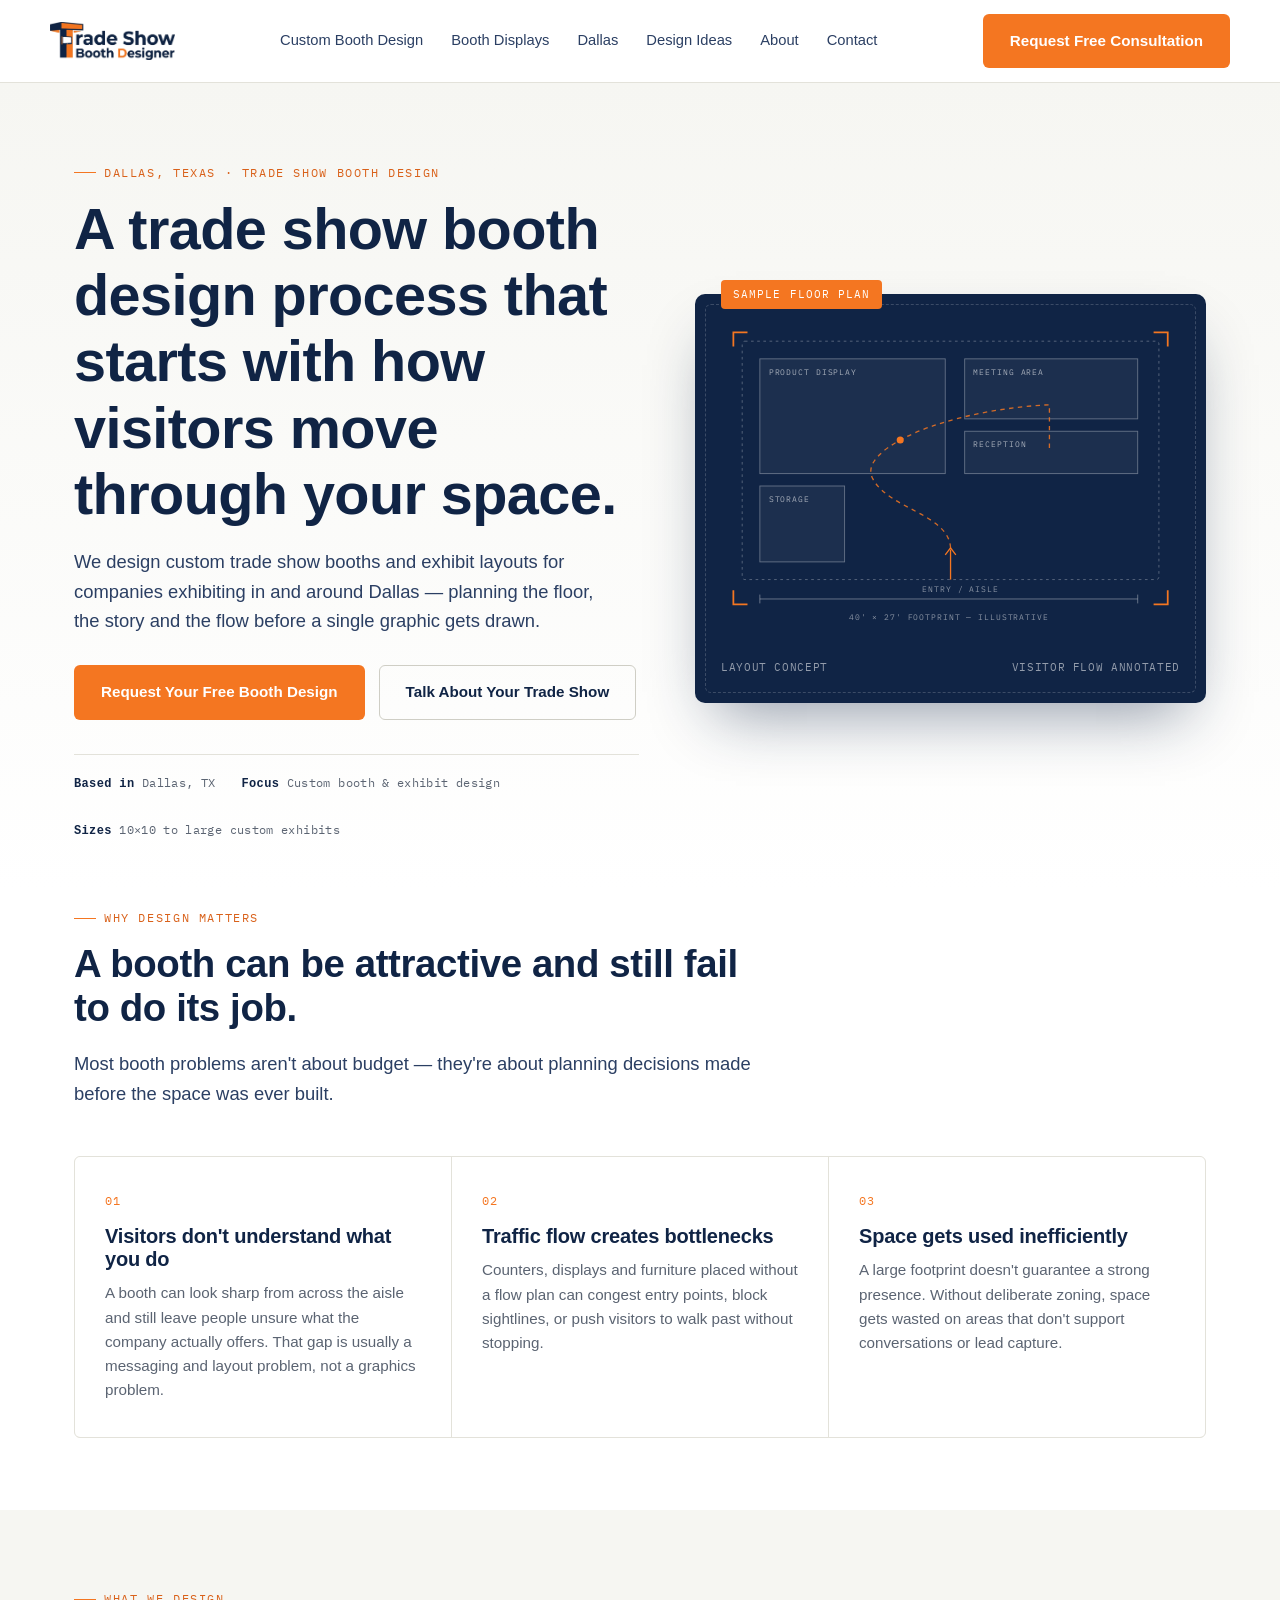
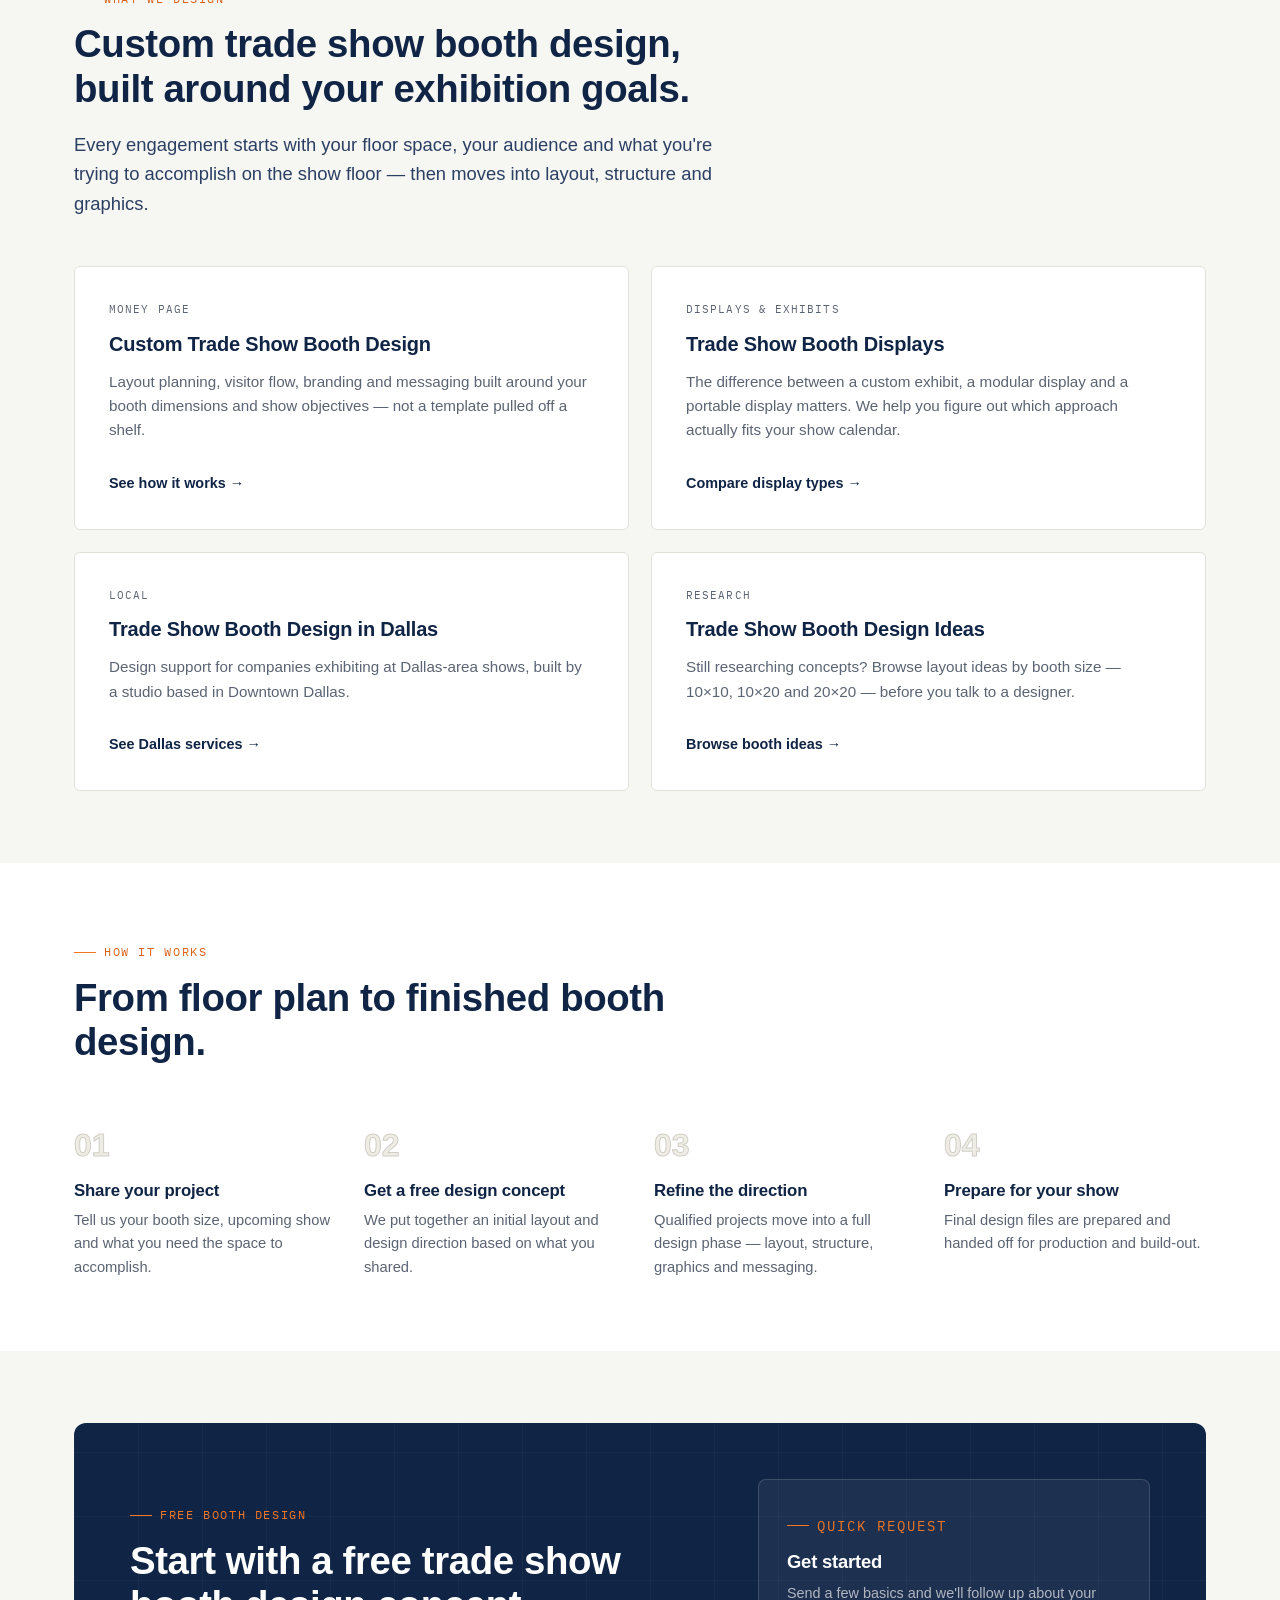
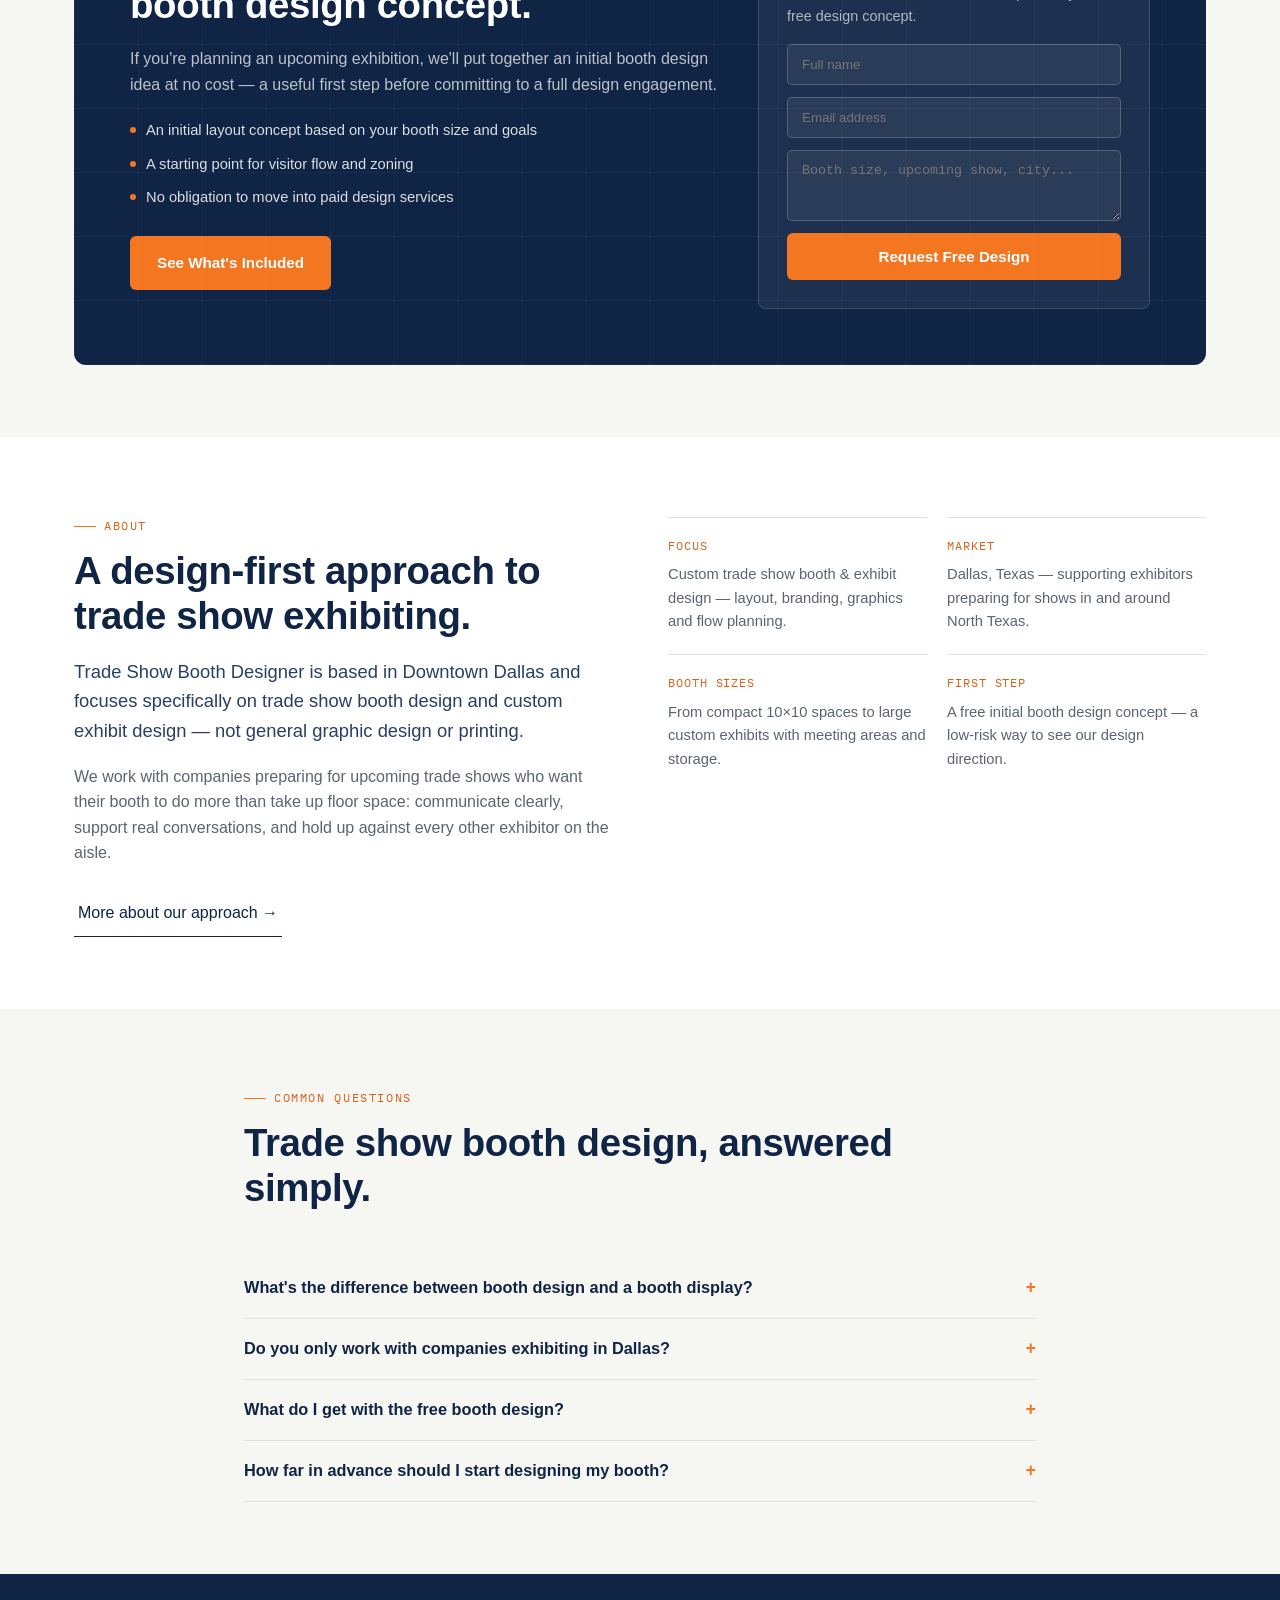
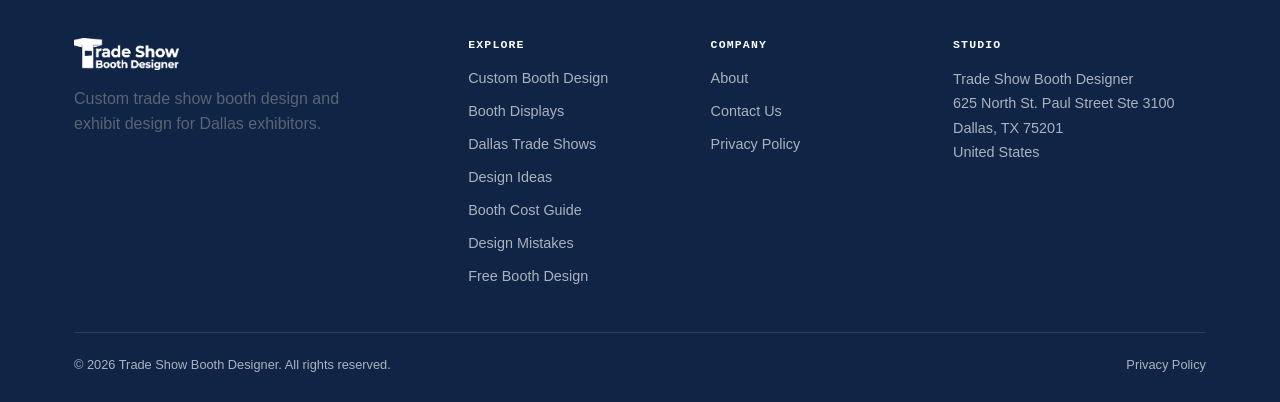
==== commit 7c935a6a: "Update index.html" ====
--- a/index.html
+++ b/index.html
@@ -12,7 +12,7 @@
   gtag('js', new Date());
   gtag('config', 'G-KVHQL084YX');
 </script>
-<title>Trade Show Booth Designer | Custom Booth Design Studio, Dallas TX</title>
+<title>Trade Show Booth Designer | Custom Booth Design, Dallas</title>
 <meta name="description" content="Custom trade show booth design and exhibit design from a Dallas, TX studio. Get a free initial booth design concept built around your floor space and goals.">
 <link rel="canonical" href="https://tradeshowboothdesigner.com/">
 
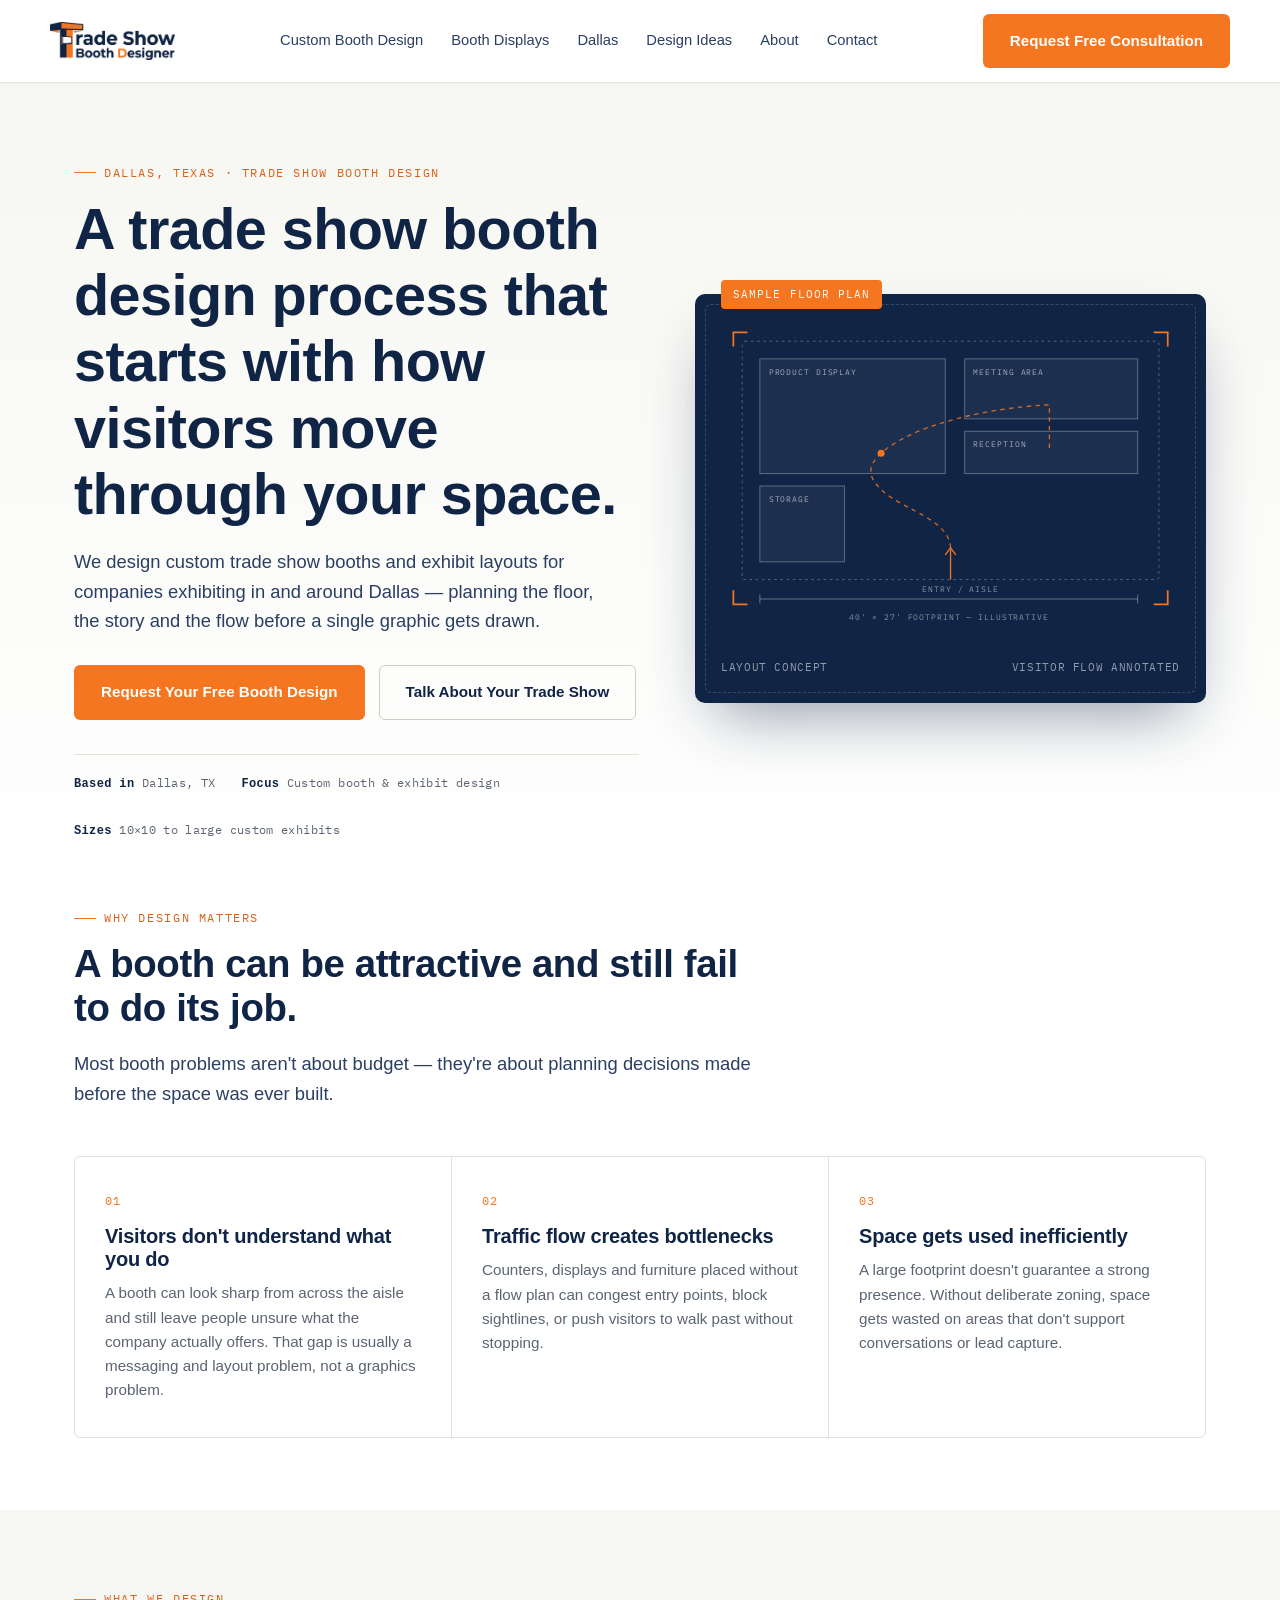
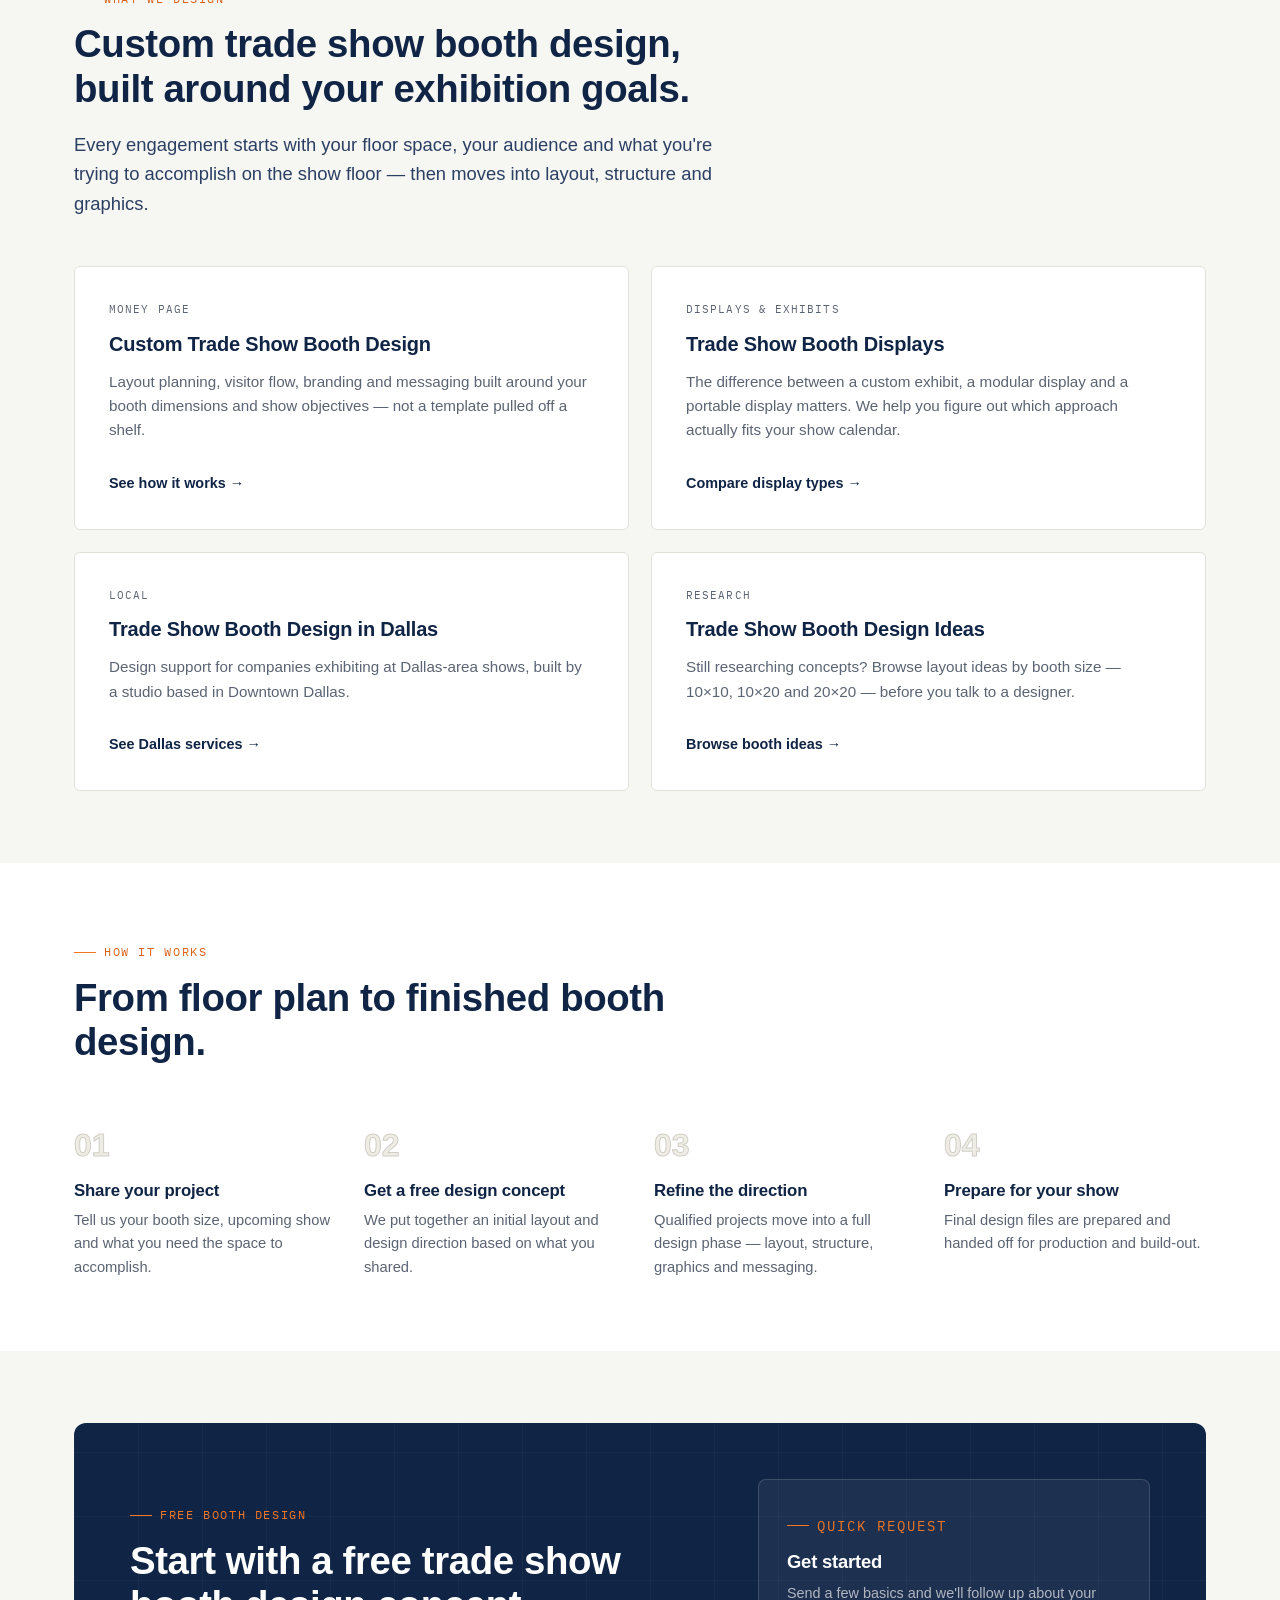
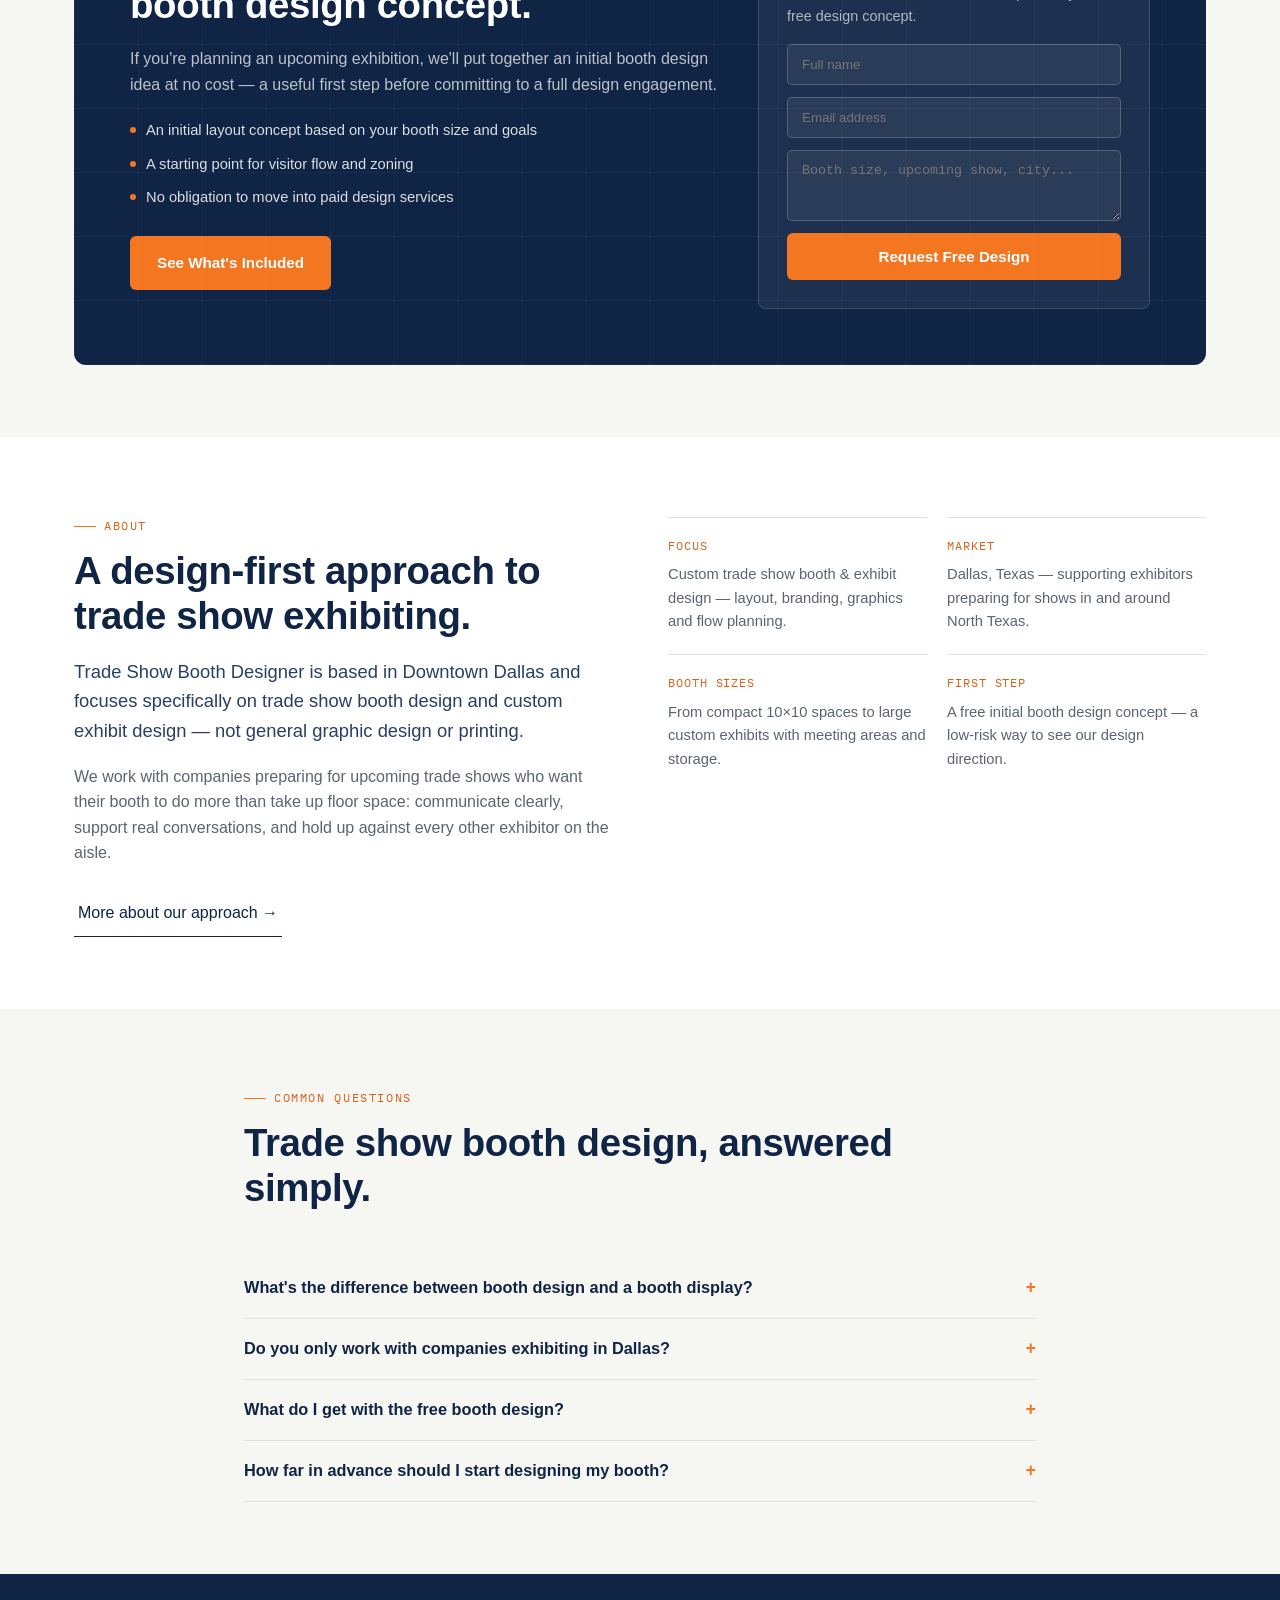
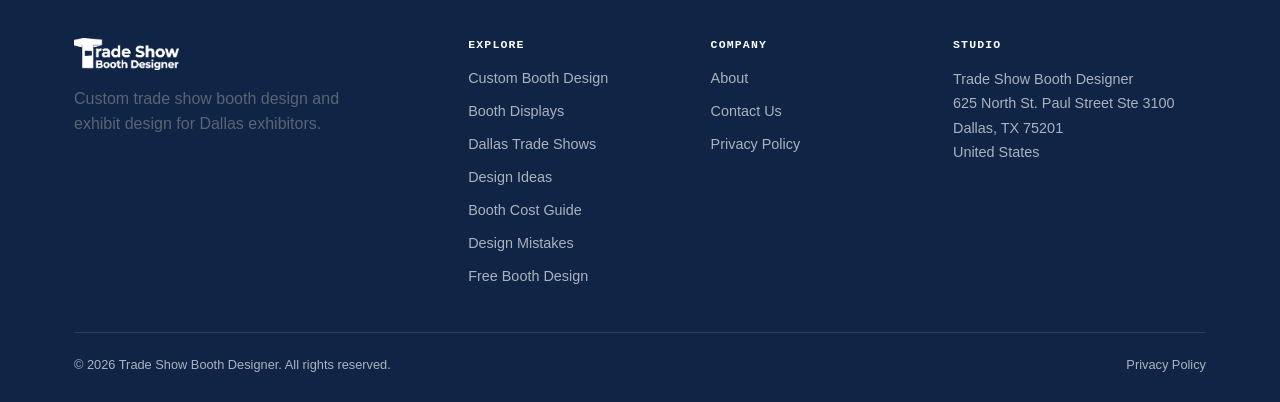
==== commit 1ddc4b2f: "Add files via upload" ====
--- a/index.html
+++ b/index.html
@@ -1,6 +1,14 @@
 <!DOCTYPE html>
 <html lang="en">
 <head>
+<!-- Microsoft Clarity -->
+<script type="text/javascript">
+    (function(c,l,a,r,i,t,y){
+        c[a]=c[a]||function(){(c[a].q=c[a].q||[]).push(arguments)};
+        t=l.createElement(r);t.async=1;t.src="https://www.clarity.ms/tag/"+i;
+        y=l.getElementsByTagName(r)[0];y.parentNode.insertBefore(t,y);
+    })(window, document, "clarity", "script", "y7i87oae4i");
+</script>
 <meta charset="UTF-8">
 <meta name="viewport" content="width=device-width, initial-scale=1.0">
 
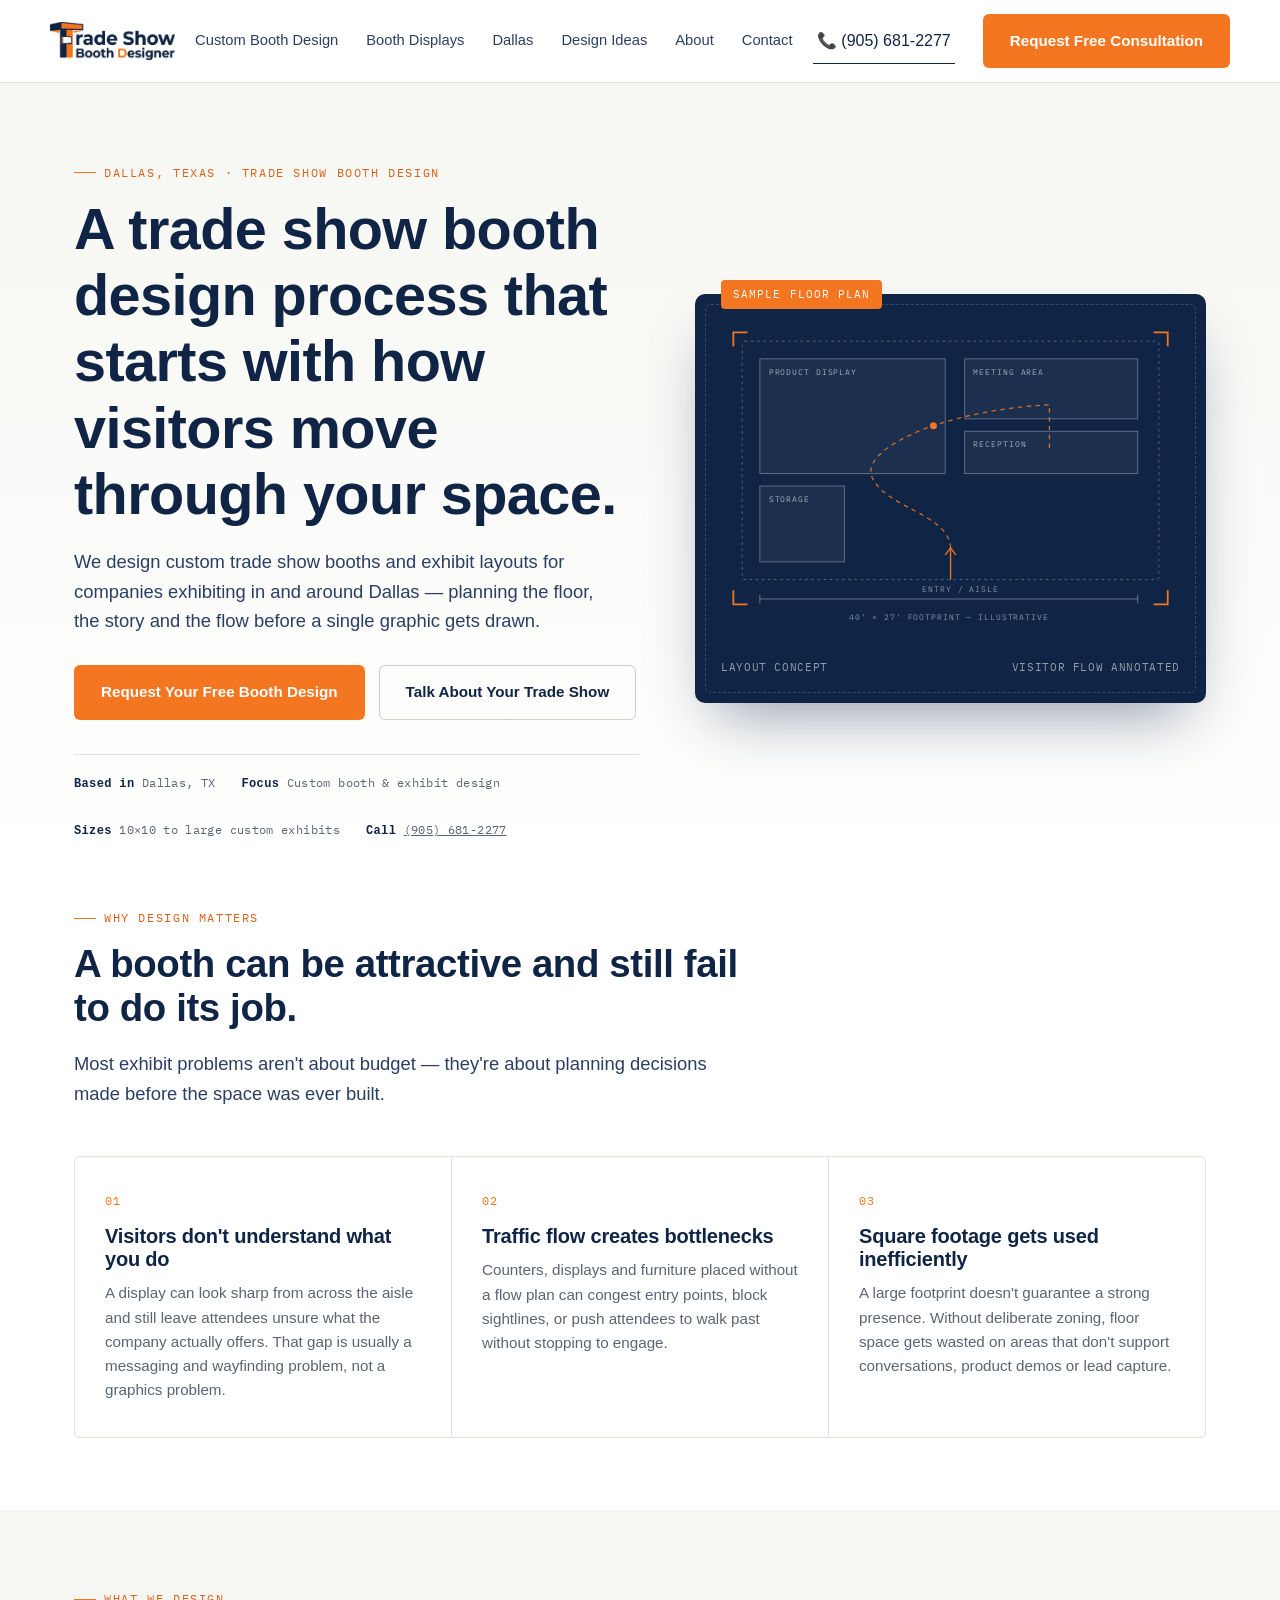
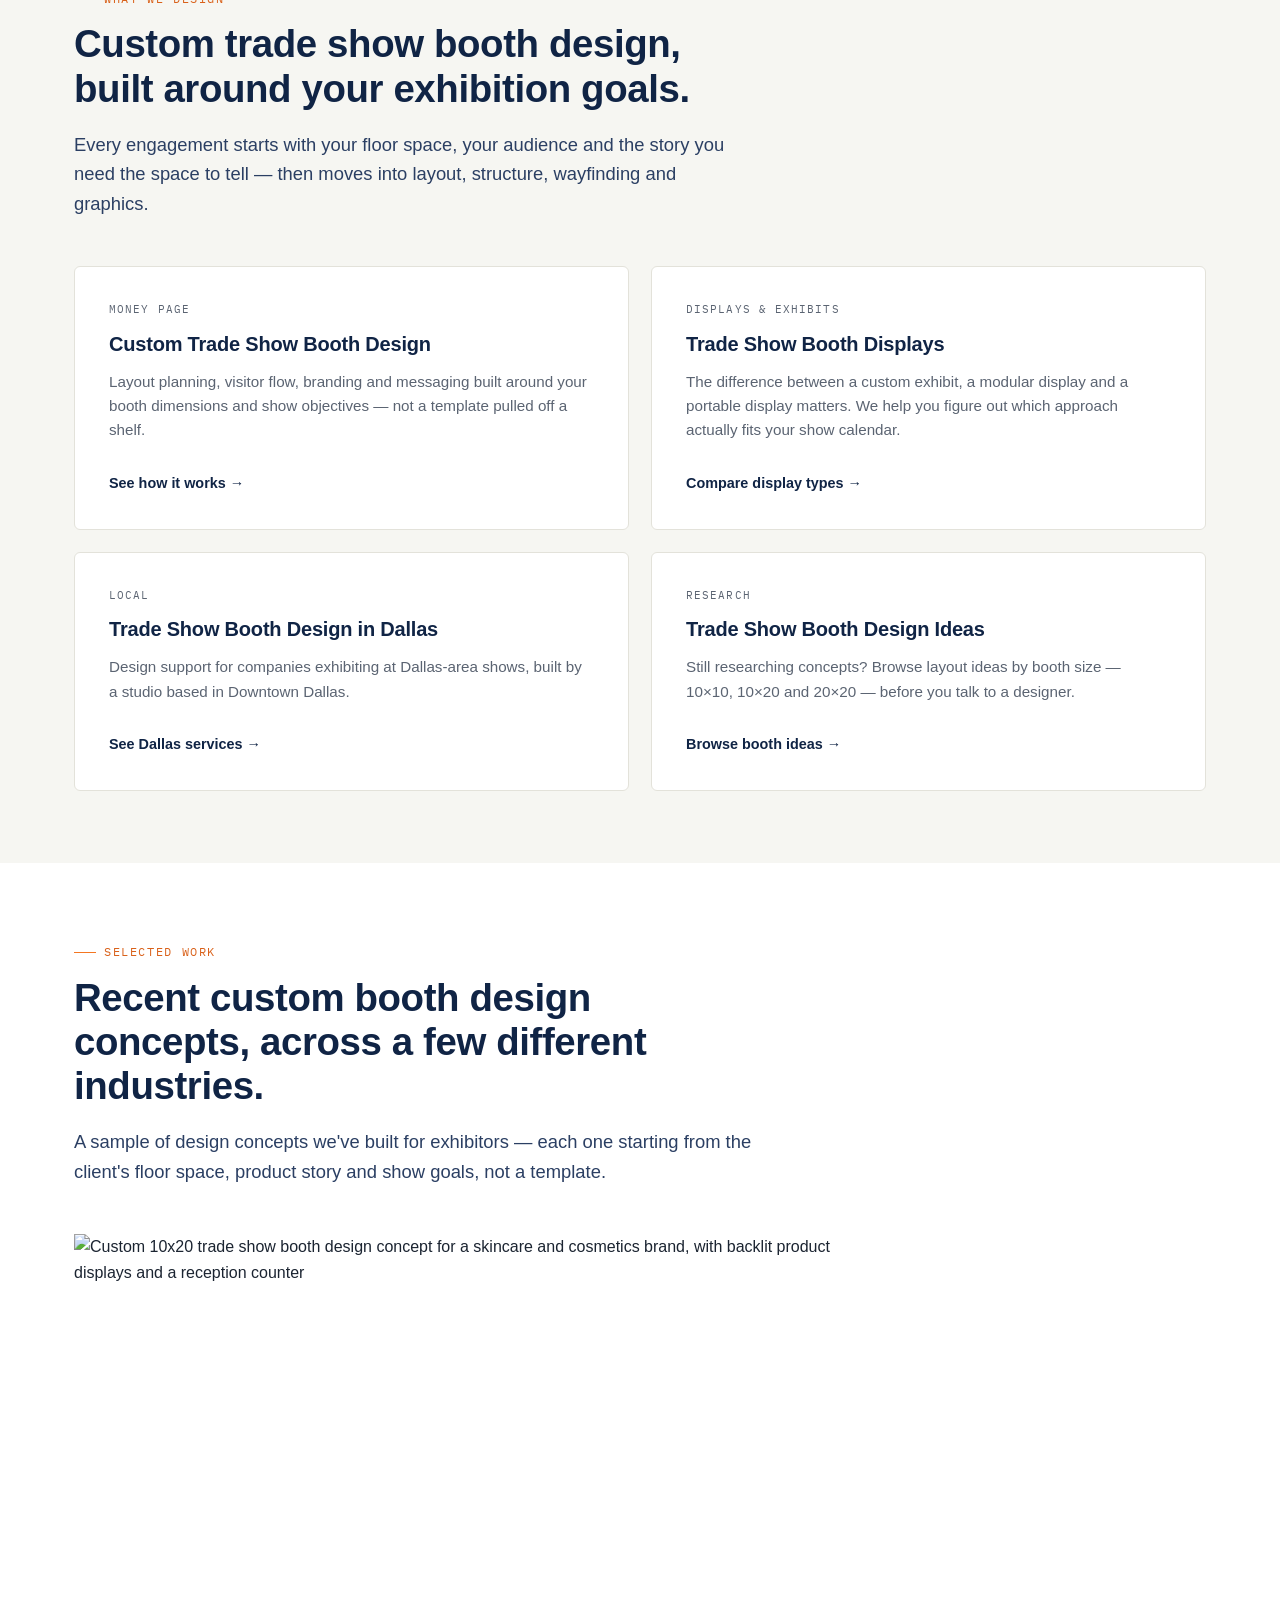
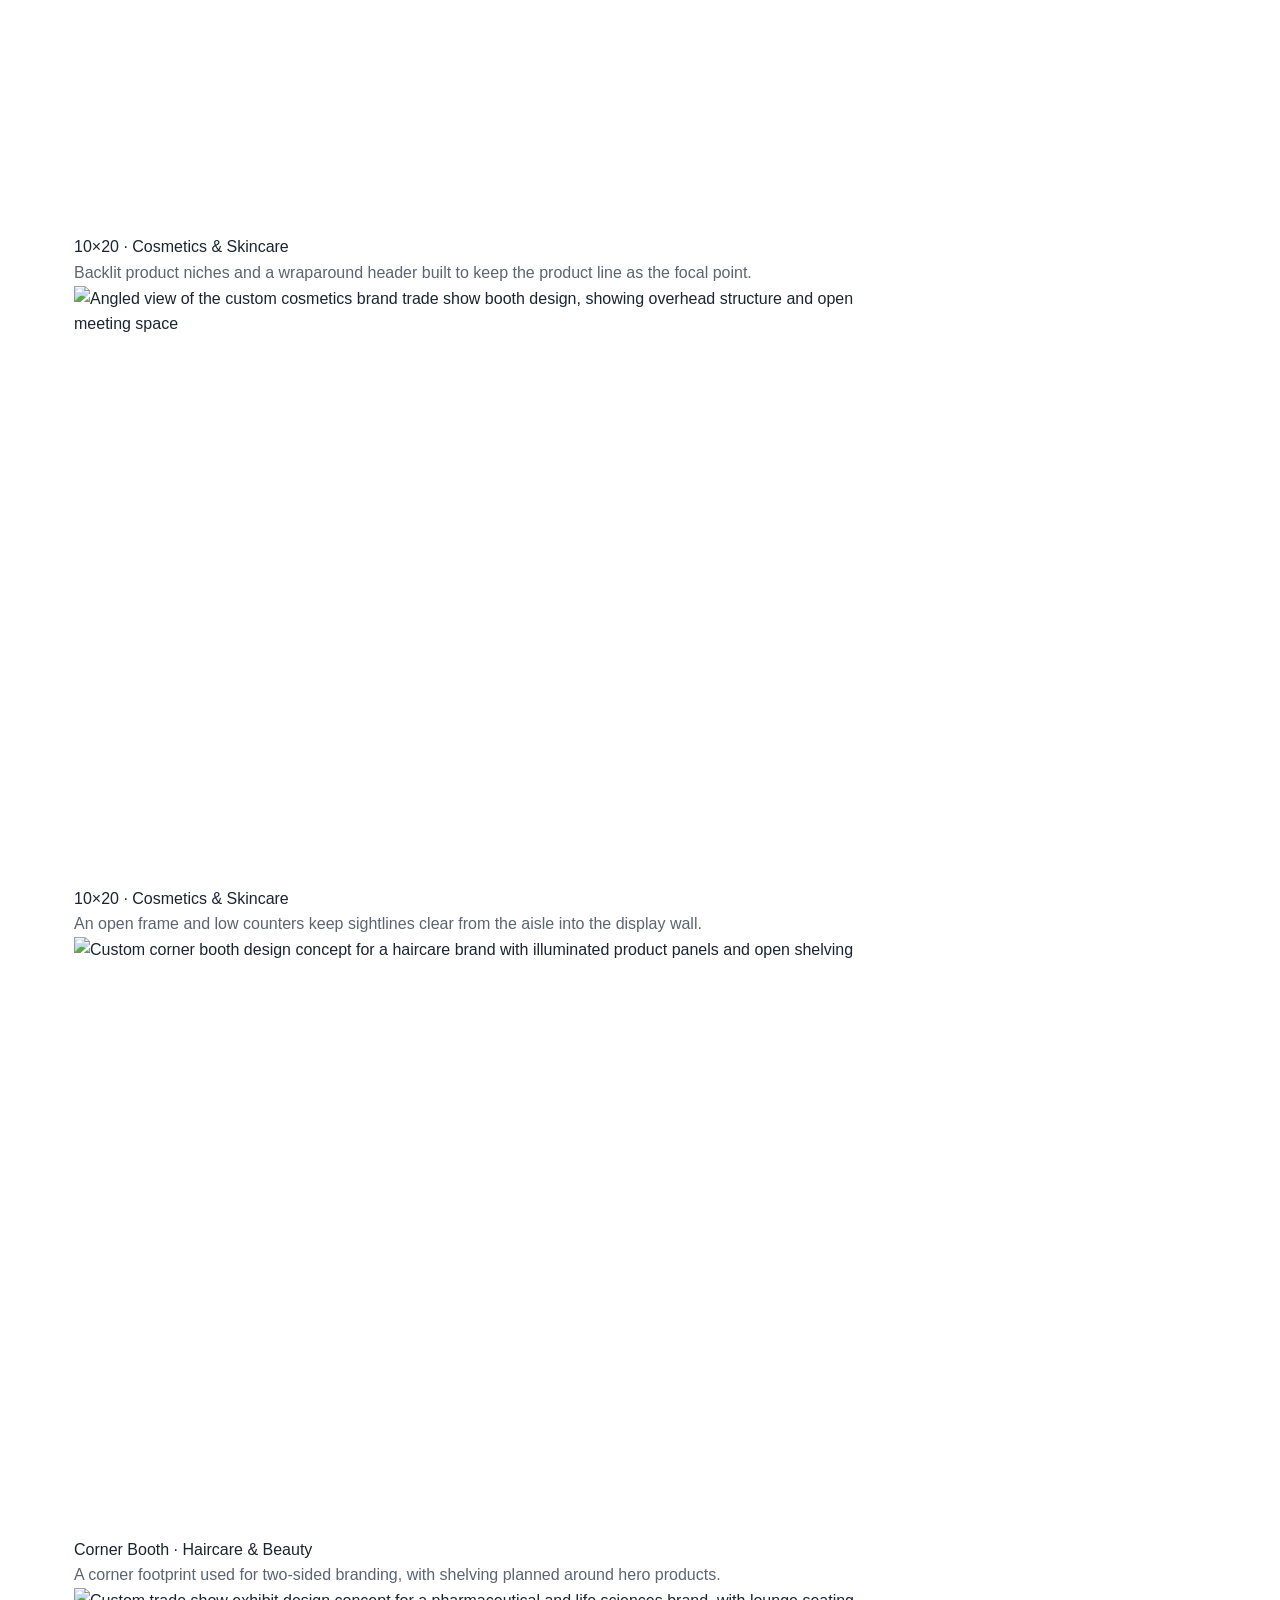
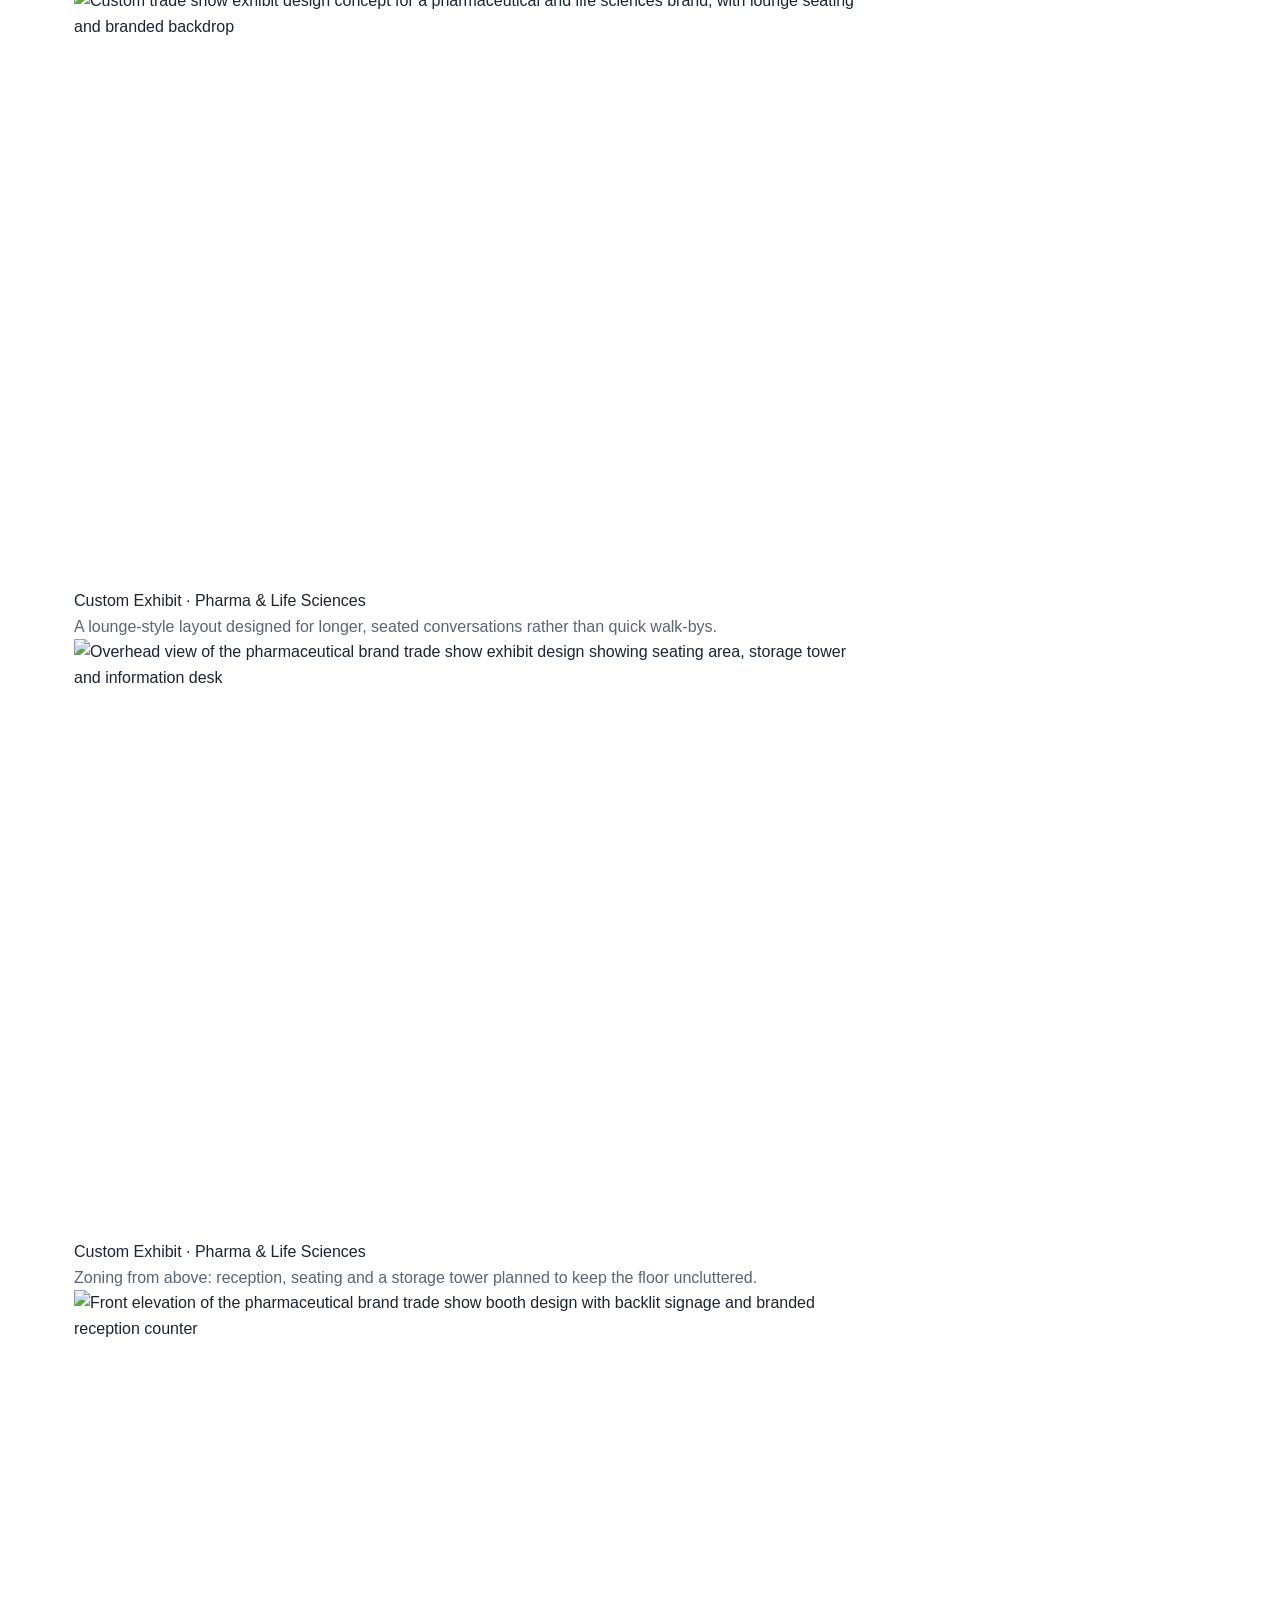
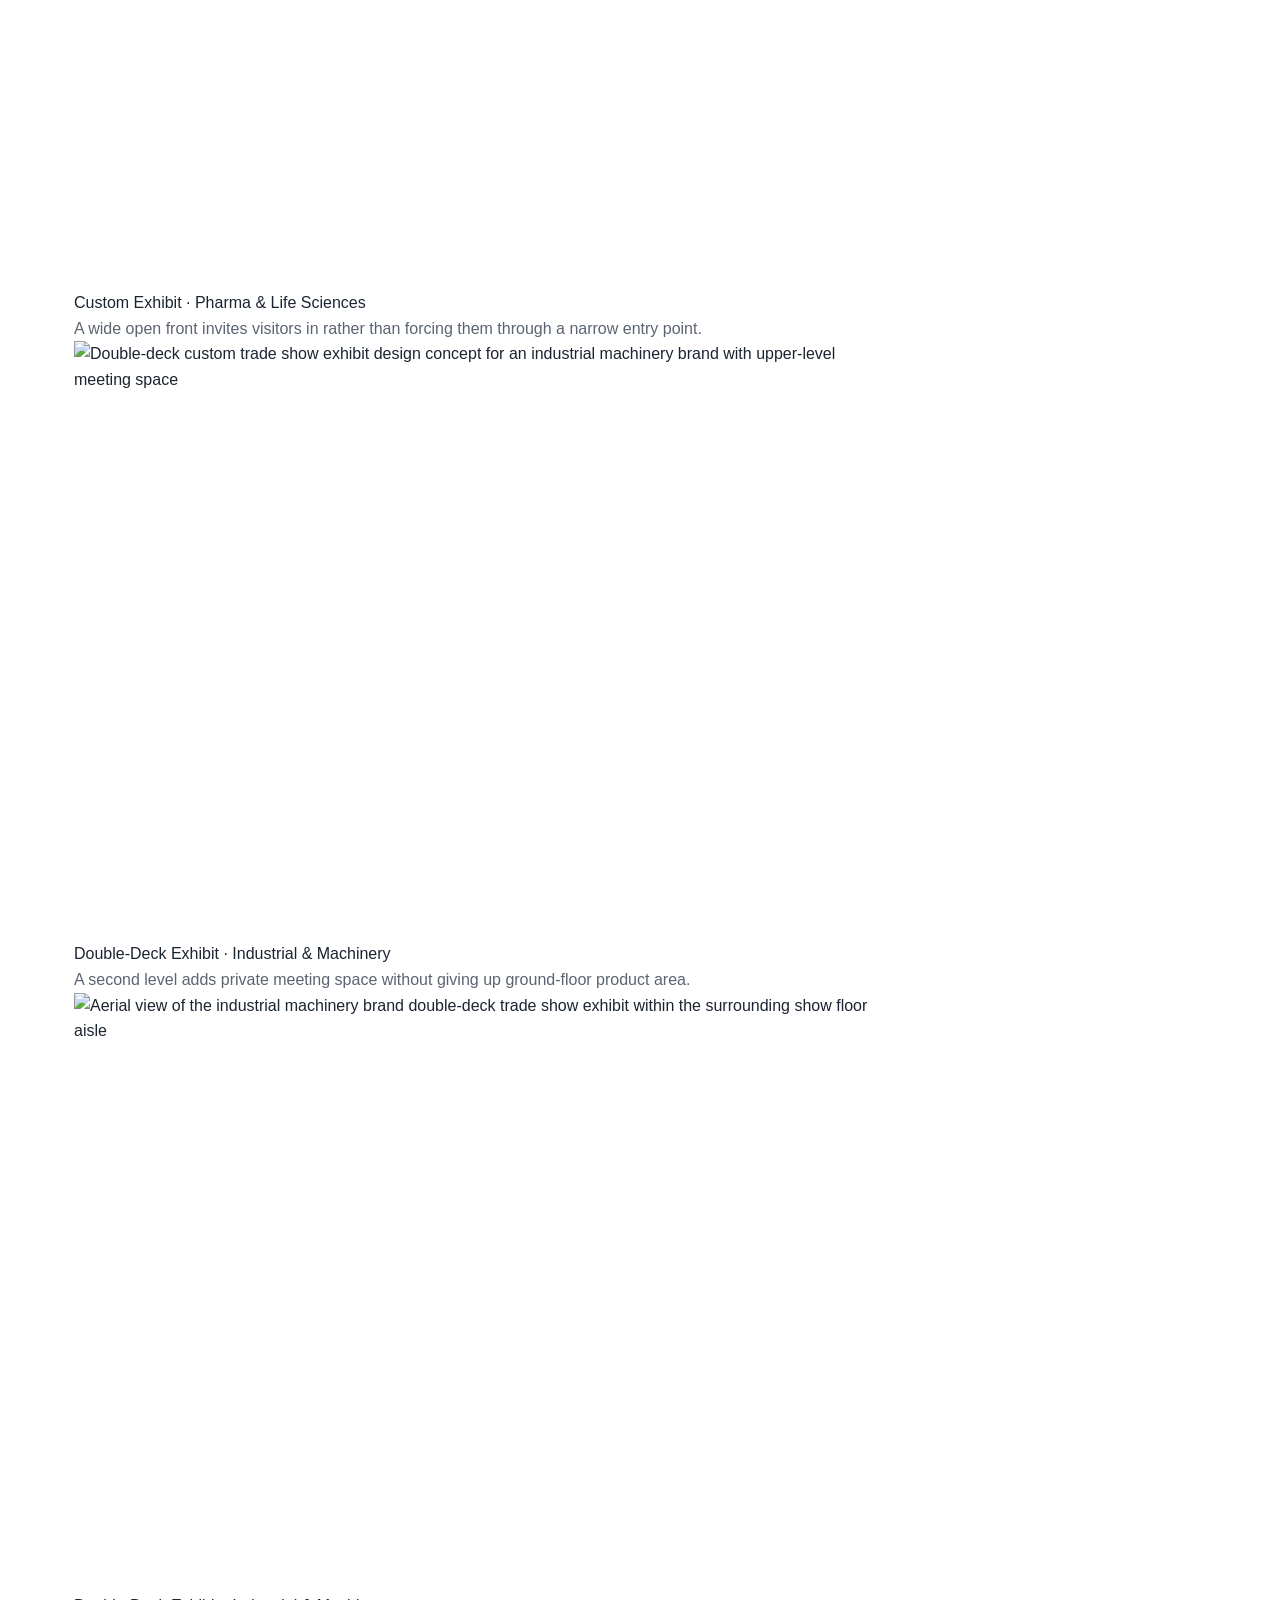
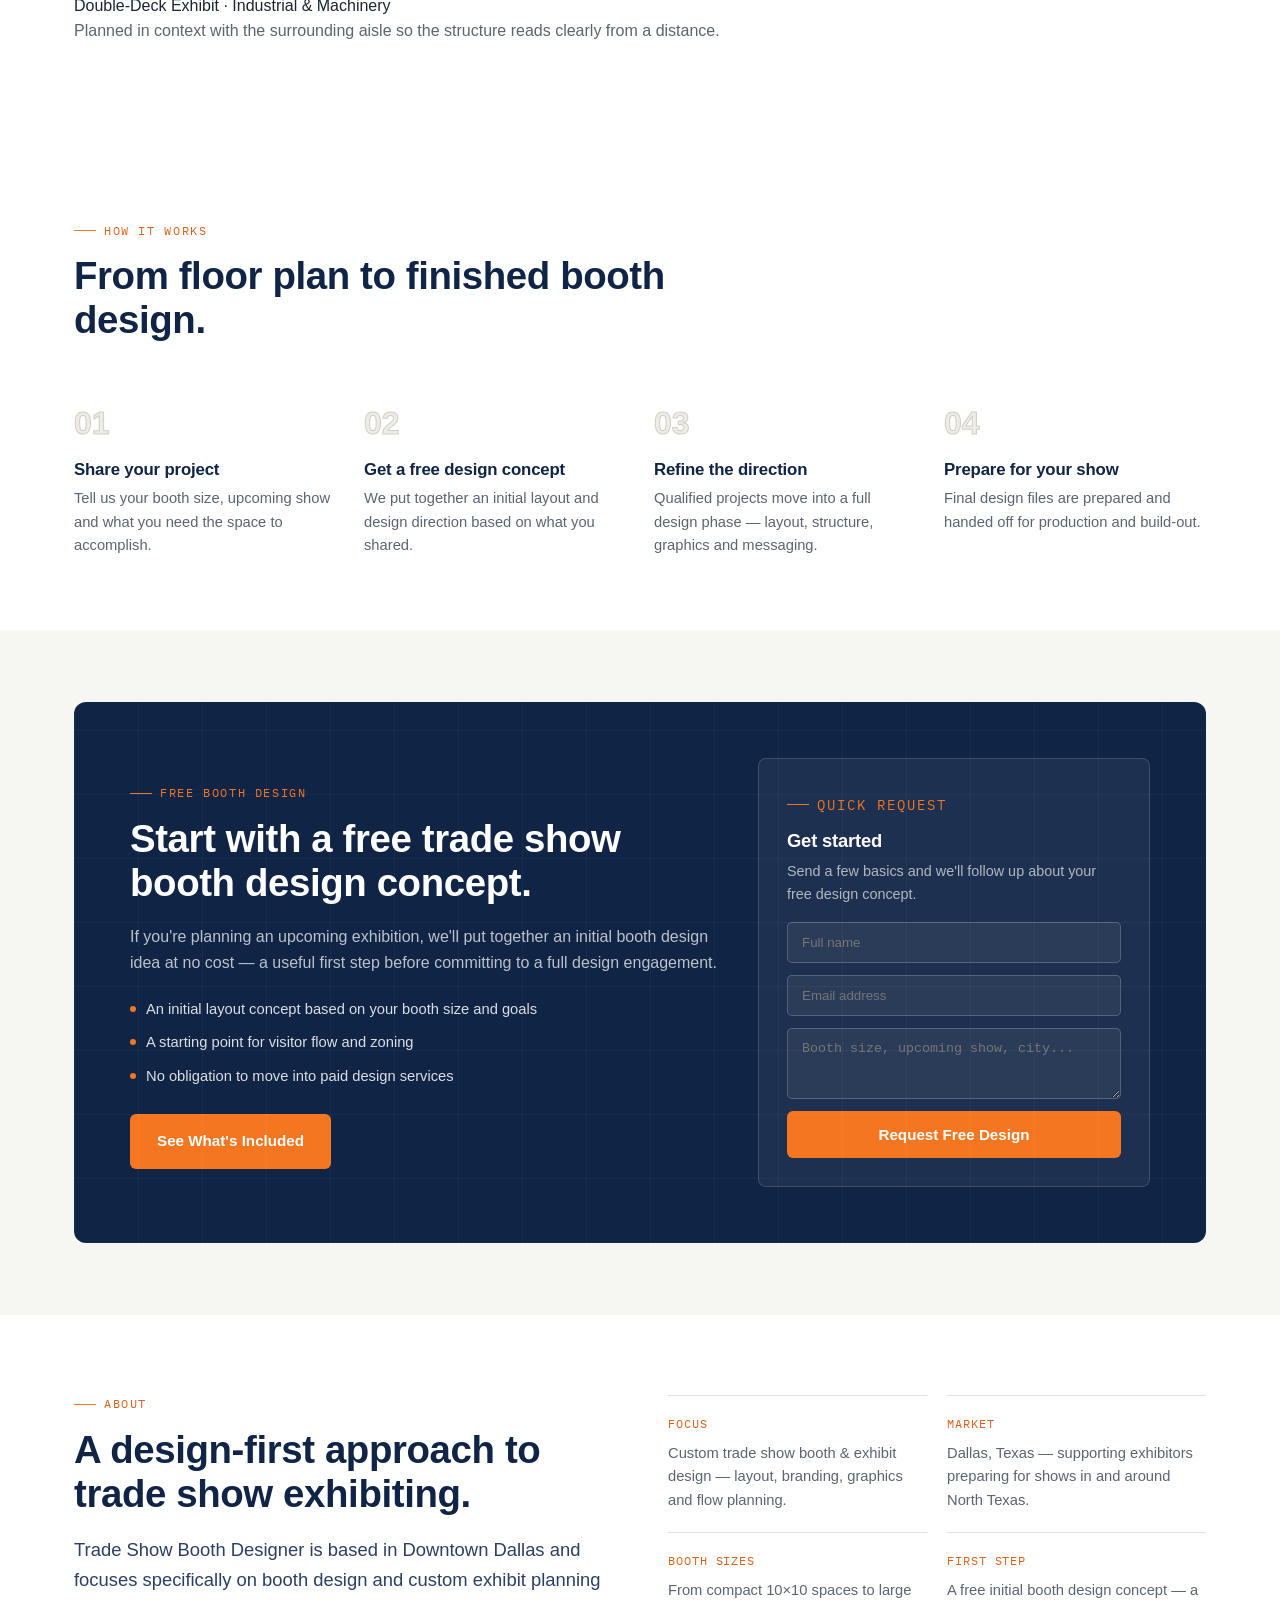
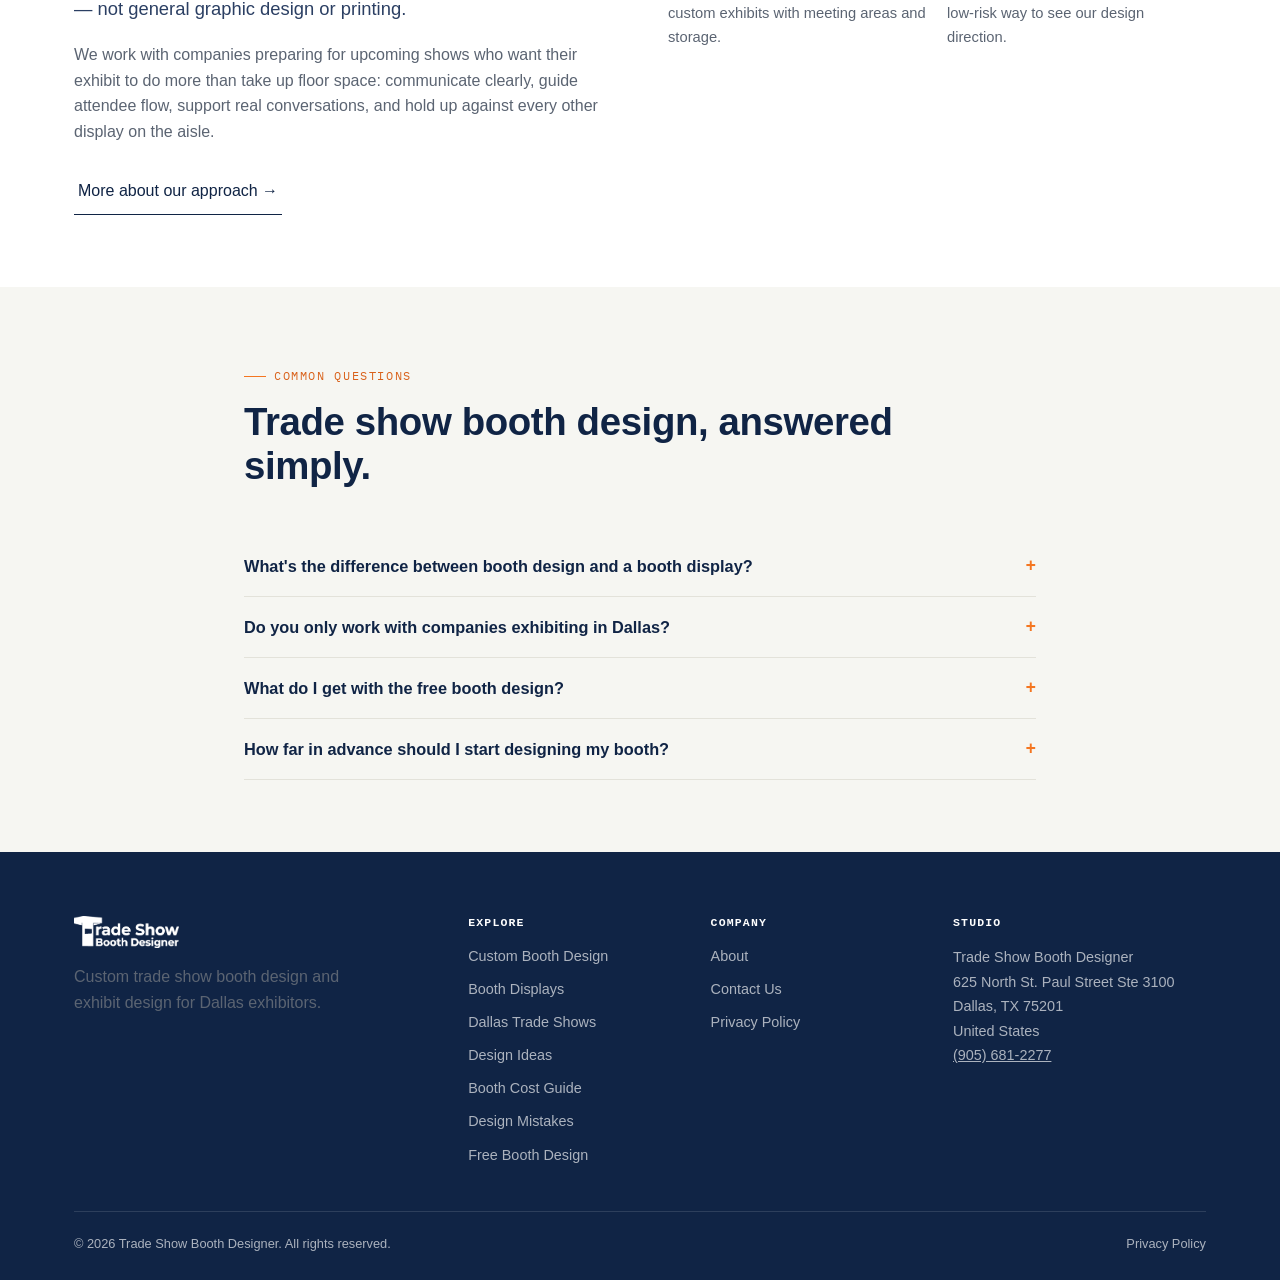
==== commit a3645c34: "Add files via upload" ====
--- a/index.html
+++ b/index.html
@@ -55,6 +55,7 @@
   "logo": "https://tradeshowboothdesigner.com/assets/images/logo-transparent.png",
   "image": "https://tradeshowboothdesigner.com/assets/images/logo-transparent.png",
   "description": "Custom trade show booth design and exhibit design services for exhibitors in Dallas, Texas.",
+  "telephone": "+1-905-681-2277",
   "address": {
     "@type": "PostalAddress",
     "streetAddress": "625 North St. Paul Street Ste 3100",
@@ -69,6 +70,47 @@
   }
 }
 </script>
+
+<script type="application/ld+json">
+{
+  "@context": "https://schema.org",
+  "@type": "FAQPage",
+  "mainEntity": [
+    {
+      "@type": "Question",
+      "name": "What's the difference between booth design and a booth display?",
+      "acceptedAnswer": {
+        "@type": "Answer",
+        "text": "Booth design is the planning work — layout, visitor flow, branding and messaging. A booth display is the physical structure itself, whether that's a fully custom exhibit, a modular system, or a portable display. Design decisions usually come first and inform which display approach makes sense."
+      }
+    },
+    {
+      "@type": "Question",
+      "name": "Do you only work with companies exhibiting in Dallas?",
+      "acceptedAnswer": {
+        "@type": "Answer",
+        "text": "Dallas is our primary market and where we're based, but the design process — layout planning, branding, visitor flow — applies to any exhibition, regardless of city."
+      }
+    },
+    {
+      "@type": "Question",
+      "name": "What do I get with the free booth design?",
+      "acceptedAnswer": {
+        "@type": "Answer",
+        "text": "An initial design concept based on the information you provide — booth size, goals and any brand materials you share. It's meant to give you a real sense of design direction before deciding on a full engagement."
+      }
+    },
+    {
+      "@type": "Question",
+      "name": "How far in advance should I start designing my booth?",
+      "acceptedAnswer": {
+        "@type": "Answer",
+        "text": "Earlier is better, particularly for custom exhibits that require more planning and lead time. If your show date is close, reach out — we can advise on what's realistic."
+      }
+    }
+  ]
+}
+</script>
 </head>
 <body>
 <a class="skip-link" href="#main">Skip to content</a>
@@ -88,11 +130,13 @@
       <a href="about.html">About</a>
       <a href="contactus.html">Contact</a>
       <div class="nav-cta-mobile">
+        <a href="tel:+19056812277" class="btn btn-outline btn-block" style="margin-bottom:10px;">📞 Call (905) 681-2277</a>
         <a href="free-trade-show-booth-design.html" class="btn btn-primary btn-block">Request Free Consultation</a>
       </div>
     </nav>
 
     <div class="nav-cta">
+      <a href="tel:+19056812277" class="btn-ghost" style="margin-right:14px;white-space:nowrap;">📞 (905) 681-2277</a>
       <a href="free-trade-show-booth-design.html" class="btn btn-primary">Request Free Consultation</a>
     </div>
 
@@ -119,6 +163,7 @@
           <span><strong>Based in</strong> Dallas, TX</span>
           <span><strong>Focus</strong> Custom booth &amp; exhibit design</span>
           <span><strong>Sizes</strong> 10×10 to large custom exhibits</span>
+          <span><strong>Call</strong> <a href="tel:+19056812277" style="text-decoration:underline;">(905) 681-2277</a></span>
         </div>
       </div>
 
@@ -183,24 +228,24 @@
       <div class="section-head reveal">
         <p class="eyebrow">Why design matters</p>
         <h2>A booth can be attractive and still fail to do its job.</h2>
-        <p class="lead">Most booth problems aren't about budget — they're about planning decisions made before the space was ever built.</p>
+        <p class="lead">Most exhibit problems aren't about budget — they're about planning decisions made before the space was ever built.</p>
       </div>
 
       <div class="pain-grid reveal">
         <div class="pain-card">
           <span class="pain-num">01</span>
           <h3>Visitors don't understand what you do</h3>
-          <p>A booth can look sharp from across the aisle and still leave people unsure what the company actually offers. That gap is usually a messaging and layout problem, not a graphics problem.</p>
+          <p>A display can look sharp from across the aisle and still leave attendees unsure what the company actually offers. That gap is usually a messaging and wayfinding problem, not a graphics problem.</p>
         </div>
         <div class="pain-card">
           <span class="pain-num">02</span>
           <h3>Traffic flow creates bottlenecks</h3>
-          <p>Counters, displays and furniture placed without a flow plan can congest entry points, block sightlines, or push visitors to walk past without stopping.</p>
+          <p>Counters, displays and furniture placed without a flow plan can congest entry points, block sightlines, or push attendees to walk past without stopping to engage.</p>
         </div>
         <div class="pain-card">
           <span class="pain-num">03</span>
-          <h3>Space gets used inefficiently</h3>
-          <p>A large footprint doesn't guarantee a strong presence. Without deliberate zoning, space gets wasted on areas that don't support conversations or lead capture.</p>
+          <h3>Square footage gets used inefficiently</h3>
+          <p>A large footprint doesn't guarantee a strong presence. Without deliberate zoning, floor space gets wasted on areas that don't support conversations, product demos or lead capture.</p>
         </div>
       </div>
     </div>
@@ -212,7 +257,7 @@
       <div class="section-head reveal">
         <p class="eyebrow">What we design</p>
         <h2>Custom trade show booth design, built around your exhibition goals.</h2>
-        <p class="lead">Every engagement starts with your floor space, your audience and what you're trying to accomplish on the show floor — then moves into layout, structure and graphics.</p>
+        <p class="lead">Every engagement starts with your floor space, your audience and the story you need the space to tell — then moves into layout, structure, wayfinding and graphics.</p>
       </div>
 
       <div class="service-grid reveal">
@@ -244,6 +289,101 @@
           <span class="card-link">Browse booth ideas →</span>
         </a>
       </div>
+    </div>
+  </section>
+
+  <!-- ===================== SELECTED WORK / PORTFOLIO ===================== -->
+  <section class="section">
+    <div class="container">
+      <div class="section-head reveal">
+        <p class="eyebrow">Selected work</p>
+        <h2>Recent custom booth design concepts, across a few different industries.</h2>
+        <p class="lead">A sample of design concepts we've built for exhibitors — each one starting from the client's floor space, product story and show goals, not a template.</p>
+      </div>
+
+      <div class="gallery-grid reveal">
+        <div class="gallery-card">
+          <div class="gallery-img-wrap">
+            <img src="assets/images/portfolio/cosmetics-brand-10x20-booth-design-front.webp" alt="Custom 10x20 trade show booth design concept for a skincare and cosmetics brand, with backlit product displays and a reception counter" width="800" height="600" loading="lazy">
+          </div>
+          <div class="gallery-caption">
+            <span class="gallery-tag">10×20 · Cosmetics &amp; Skincare</span>
+            <p>Backlit product niches and a wraparound header built to keep the product line as the focal point.</p>
+          </div>
+        </div>
+
+        <div class="gallery-card">
+          <div class="gallery-img-wrap">
+            <img src="assets/images/portfolio/cosmetics-brand-10x20-booth-design-angle.webp" alt="Angled view of the custom cosmetics brand trade show booth design, showing overhead structure and open meeting space" width="800" height="600" loading="lazy">
+          </div>
+          <div class="gallery-caption">
+            <span class="gallery-tag">10×20 · Cosmetics &amp; Skincare</span>
+            <p>An open frame and low counters keep sightlines clear from the aisle into the display wall.</p>
+          </div>
+        </div>
+
+        <div class="gallery-card">
+          <div class="gallery-img-wrap">
+            <img src="assets/images/portfolio/haircare-brand-corner-booth-design.webp" alt="Custom corner booth design concept for a haircare brand with illuminated product panels and open shelving" width="800" height="600" loading="lazy">
+          </div>
+          <div class="gallery-caption">
+            <span class="gallery-tag">Corner Booth · Haircare &amp; Beauty</span>
+            <p>A corner footprint used for two-sided branding, with shelving planned around hero products.</p>
+          </div>
+        </div>
+
+        <div class="gallery-card">
+          <div class="gallery-img-wrap">
+            <img src="assets/images/portfolio/pharma-brand-custom-exhibit-front.webp" alt="Custom trade show exhibit design concept for a pharmaceutical and life sciences brand, with lounge seating and branded backdrop" width="800" height="600" loading="lazy">
+          </div>
+          <div class="gallery-caption">
+            <span class="gallery-tag">Custom Exhibit · Pharma &amp; Life Sciences</span>
+            <p>A lounge-style layout designed for longer, seated conversations rather than quick walk-bys.</p>
+          </div>
+        </div>
+
+        <div class="gallery-card">
+          <div class="gallery-img-wrap">
+            <img src="assets/images/portfolio/pharma-brand-custom-exhibit-aerial.webp" alt="Overhead view of the pharmaceutical brand trade show exhibit design showing seating area, storage tower and information desk" width="800" height="600" loading="lazy">
+          </div>
+          <div class="gallery-caption">
+            <span class="gallery-tag">Custom Exhibit · Pharma &amp; Life Sciences</span>
+            <p>Zoning from above: reception, seating and a storage tower planned to keep the floor uncluttered.</p>
+          </div>
+        </div>
+
+        <div class="gallery-card">
+          <div class="gallery-img-wrap">
+            <img src="assets/images/portfolio/pharma-brand-custom-exhibit-alt-angle.webp" alt="Front elevation of the pharmaceutical brand trade show booth design with backlit signage and branded reception counter" width="800" height="600" loading="lazy">
+          </div>
+          <div class="gallery-caption">
+            <span class="gallery-tag">Custom Exhibit · Pharma &amp; Life Sciences</span>
+            <p>A wide open front invites visitors in rather than forcing them through a narrow entry point.</p>
+          </div>
+        </div>
+
+        <div class="gallery-card">
+          <div class="gallery-img-wrap">
+            <img src="assets/images/portfolio/industrial-machinery-double-deck-exhibit-front.webp" alt="Double-deck custom trade show exhibit design concept for an industrial machinery brand with upper-level meeting space" width="800" height="600" loading="lazy">
+          </div>
+          <div class="gallery-caption">
+            <span class="gallery-tag">Double-Deck Exhibit · Industrial &amp; Machinery</span>
+            <p>A second level adds private meeting space without giving up ground-floor product area.</p>
+          </div>
+        </div>
+
+        <div class="gallery-card">
+          <div class="gallery-img-wrap">
+            <img src="assets/images/portfolio/industrial-machinery-double-deck-exhibit-aerial.webp" alt="Aerial view of the industrial machinery brand double-deck trade show exhibit within the surrounding show floor aisle" width="800" height="600" loading="lazy">
+          </div>
+          <div class="gallery-caption">
+            <span class="gallery-tag">Double-Deck Exhibit · Industrial &amp; Machinery</span>
+            <p>Planned in context with the surrounding aisle so the structure reads clearly from a distance.</p>
+          </div>
+        </div>
+      </div>
+
+      <p class="gallery-note reveal">Renderings shown are design concepts developed for client presentations and show planning, ahead of production and build-out.</p>
     </div>
   </section>
 
@@ -335,8 +475,8 @@
         <div>
           <p class="eyebrow">About</p>
           <h2>A design-first approach to trade show exhibiting.</h2>
-          <p class="lead">Trade Show Booth Designer is based in Downtown Dallas and focuses specifically on trade show booth design and custom exhibit design — not general graphic design or printing.</p>
-          <p>We work with companies preparing for upcoming trade shows who want their booth to do more than take up floor space: communicate clearly, support real conversations, and hold up against every other exhibitor on the aisle.</p>
+          <p class="lead">Trade Show Booth Designer is based in Downtown Dallas and focuses specifically on booth design and custom exhibit planning — not general graphic design or printing.</p>
+          <p>We work with companies preparing for upcoming shows who want their exhibit to do more than take up floor space: communicate clearly, guide attendee flow, support real conversations, and hold up against every other display on the aisle.</p>
           <a href="about.html" class="btn-ghost" style="margin-top:8px;display:inline-block;">More about our approach →</a>
         </div>
 
@@ -446,7 +586,8 @@
           Trade Show Booth Designer<br>
           625 North St. Paul Street Ste 3100<br>
           Dallas, TX 75201<br>
-          United States
+          United States<br>
+          <a href="tel:+19056812277" style="text-decoration:underline;">(905) 681-2277</a>
         </address>
       </div>
     </div>
